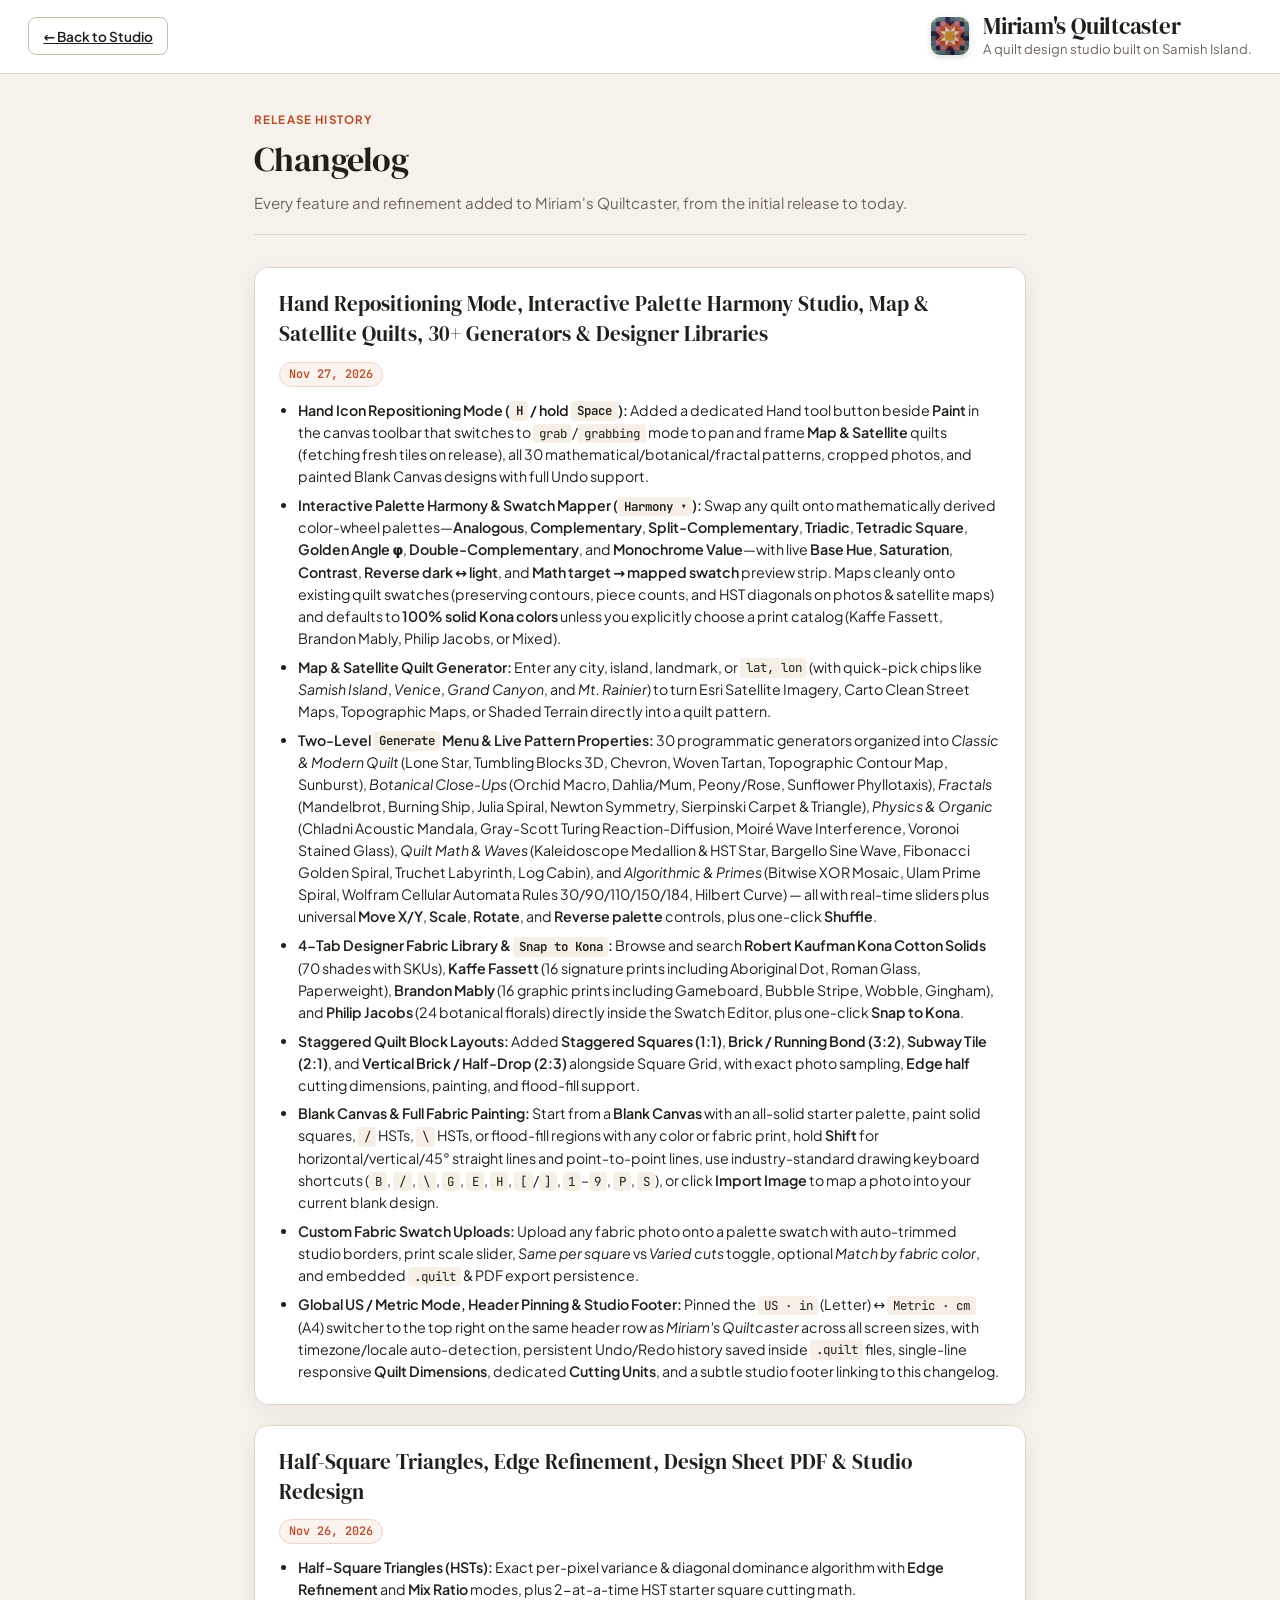
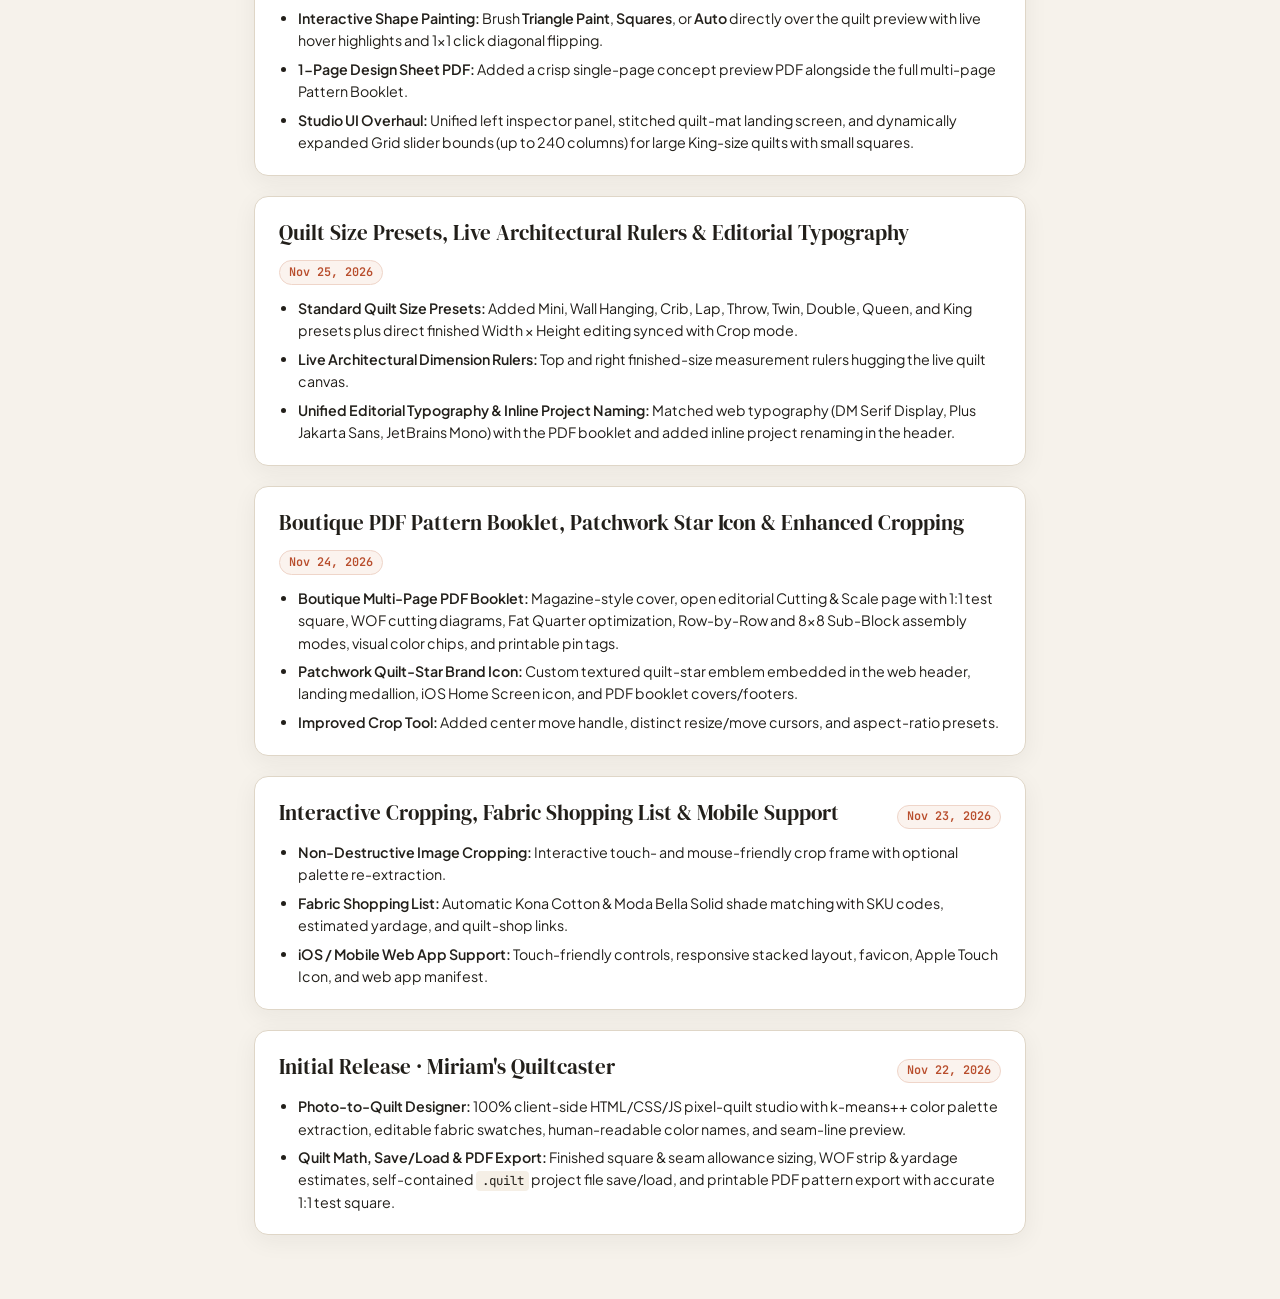
==== changelog.html @ 7242ddfb "Add Hand reposition mode, Palette Harmony studio, solid defaults, top-right unit header & changelog" ====
<!DOCTYPE html>
<html lang="en">
<head>
  <meta charset="UTF-8" />
  <meta name="viewport" content="width=device-width, initial-scale=1.0" />
  <title>Changelog · Miriam's Quiltcaster</title>
  <link rel="icon" type="image/png" href="favicon-v2.png" />
  <link rel="preconnect" href="https://fonts.googleapis.com" />
  <link rel="preconnect" href="https://fonts.gstatic.com" crossorigin />
  <link href="https://fonts.googleapis.com/css2?family=DM+Serif+Display&family=JetBrains+Mono:wght@500;600&family=Plus+Jakarta+Sans:wght@400;500;600;700&display=swap" rel="stylesheet" />
  <link rel="stylesheet" href="styles.css?v=75" />
  <style>
    .changelog-shell {
      max-width: 820px;
      width: 100%;
      margin: 0 auto;
      padding: 2rem 1.5rem 4rem;
    }
    .changelog-header {
      margin-bottom: 2rem;
      padding-bottom: 1.25rem;
      border-bottom: 1px solid var(--border);
    }
    .changelog-eyebrow {
      display: inline-block;
      font-size: 0.72rem;
      font-weight: 700;
      letter-spacing: 0.1em;
      text-transform: uppercase;
      color: var(--accent);
      margin-bottom: 0.4rem;
    }
    .changelog-header h2 {
      font-family: var(--font-serif);
      font-size: 2.15rem;
      font-weight: 400;
      letter-spacing: -0.015em;
      color: var(--text);
      margin: 0 0 0.45rem;
    }
    .changelog-header p {
      color: var(--text-muted);
      font-size: 0.94rem;
      margin: 0;
    }
    .release-list {
      display: flex;
      flex-direction: column;
      gap: 1.25rem;
    }
    .release-card {
      background: var(--surface);
      border: 1px solid var(--border);
      border-radius: var(--radius);
      box-shadow: var(--shadow);
      padding: 1.35rem 1.5rem;
    }
    .release-meta {
      display: flex;
      align-items: baseline;
      justify-content: space-between;
      gap: 0.75rem;
      flex-wrap: wrap;
      margin-bottom: 0.75rem;
    }
    .release-title {
      font-family: var(--font-serif);
      font-size: 1.3rem;
      font-weight: 400;
      color: var(--text);
      margin: 0;
    }
    .release-date {
      font-family: var(--font-mono);
      font-size: 0.74rem;
      font-weight: 600;
      color: var(--accent);
      background: #fbf3ee;
      border: 1px solid #efd5c9;
      padding: 0.18rem 0.55rem;
      border-radius: 999px;
    }
    .release-items {
      margin: 0;
      padding-left: 1.2rem;
      display: flex;
      flex-direction: column;
      gap: 0.42rem;
      color: var(--text);
      font-size: 0.89rem;
      line-height: 1.55;
    }
    .release-items strong {
      color: var(--text);
      font-weight: 600;
    }
    .release-items code {
      font-family: var(--font-mono);
      font-size: 0.78rem;
      background: #f5efe6;
      padding: 0.08rem 0.35rem;
      border-radius: 4px;
    }
  </style>
</head>
<body>
  <header class="topbar">
    <div class="brand">
      <img class="brand-icon" src="apple-touch-icon-v2.png" width="38" height="38" alt="" />
      <div>
        <h1>Miriam's Quiltcaster</h1>
        <p class="tagline">A quilt design studio built on Samish Island.</p>
      </div>
    </div>
    <div class="topbar-right">
      <a href="index.html" class="btn btn-secondary">← Back to Studio</a>
    </div>
  </header>

  <main class="changelog-shell">
    <div class="changelog-header">
      <span class="changelog-eyebrow">Release History</span>
      <h2>Changelog</h2>
      <p>Every feature and refinement added to Miriam's Quiltcaster, from the initial release to today.</p>
    </div>

    <div class="release-list">
      <article class="release-card">
        <div class="release-meta">
          <h3 class="release-title">Hand Repositioning Mode, Interactive Palette Harmony Studio, Map &amp; Satellite Quilts, 30+ Generators &amp; Designer Libraries</h3>
          <span class="release-date">Nov 27, 2026</span>
        </div>
        <ul class="release-items">
          <li><strong>Hand Icon Repositioning Mode (<code>H</code> / hold <code>Space</code>):</strong> Added a dedicated Hand tool button beside <strong>Paint</strong> in the canvas toolbar that switches to <code>grab</code>/<code>grabbing</code> mode to pan and frame <strong>Map &amp; Satellite</strong> quilts (fetching fresh tiles on release), all 30 mathematical/botanical/fractal patterns, cropped photos, and painted Blank Canvas designs with full Undo support.</li>
          <li><strong>Interactive Palette Harmony &amp; Swatch Mapper (<code>Harmony ▾</code>):</strong> Swap any quilt onto mathematically derived color-wheel palettes—<strong>Analogous</strong>, <strong>Complementary</strong>, <strong>Split-Complementary</strong>, <strong>Triadic</strong>, <strong>Tetradic Square</strong>, <strong>Golden Angle φ</strong>, <strong>Double-Complementary</strong>, and <strong>Monochrome Value</strong>—with live <strong>Base Hue</strong>, <strong>Saturation</strong>, <strong>Contrast</strong>, <strong>Reverse dark ↔ light</strong>, and <strong>Math target → mapped swatch</strong> preview strip. Maps cleanly onto existing quilt swatches (preserving contours, piece counts, and HST diagonals on photos &amp; satellite maps) and defaults to <strong>100% solid Kona colors</strong> unless you explicitly choose a print catalog (Kaffe Fassett, Brandon Mably, Philip Jacobs, or Mixed).</li>
          <li><strong>Map &amp; Satellite Quilt Generator:</strong> Enter any city, island, landmark, or <code>lat, lon</code> (with quick-pick chips like <em>Samish Island</em>, <em>Venice</em>, <em>Grand Canyon</em>, and <em>Mt. Rainier</em>) to turn Esri Satellite Imagery, Carto Clean Street Maps, Topographic Maps, or Shaded Terrain directly into a quilt pattern.</li>
          <li><strong>Two-Level <code>Generate</code> Menu &amp; Live Pattern Properties:</strong> 30 programmatic generators organized into <em>Classic &amp; Modern Quilt</em> (Lone Star, Tumbling Blocks 3D, Chevron, Woven Tartan, Topographic Contour Map, Sunburst), <em>Botanical Close-Ups</em> (Orchid Macro, Dahlia/Mum, Peony/Rose, Sunflower Phyllotaxis), <em>Fractals</em> (Mandelbrot, Burning Ship, Julia Spiral, Newton Symmetry, Sierpinski Carpet &amp; Triangle), <em>Physics &amp; Organic</em> (Chladni Acoustic Mandala, Gray-Scott Turing Reaction-Diffusion, Moiré Wave Interference, Voronoi Stained Glass), <em>Quilt Math &amp; Waves</em> (Kaleidoscope Medallion &amp; HST Star, Bargello Sine Wave, Fibonacci Golden Spiral, Truchet Labyrinth, Log Cabin), and <em>Algorithmic &amp; Primes</em> (Bitwise XOR Mosaic, Ulam Prime Spiral, Wolfram Cellular Automata Rules 30/90/110/150/184, Hilbert Curve) — all with real-time sliders plus universal <strong>Move X/Y</strong>, <strong>Scale</strong>, <strong>Rotate</strong>, and <strong>Reverse palette</strong> controls, plus one-click <strong>Shuffle</strong>.</li>
          <li><strong>4-Tab Designer Fabric Library &amp; <code>Snap to Kona</code>:</strong> Browse and search <strong>Robert Kaufman Kona Cotton Solids</strong> (70 shades with SKUs), <strong>Kaffe Fassett</strong> (16 signature prints including Aboriginal Dot, Roman Glass, Paperweight), <strong>Brandon Mably</strong> (16 graphic prints including Gameboard, Bubble Stripe, Wobble, Gingham), and <strong>Philip Jacobs</strong> (24 botanical florals) directly inside the Swatch Editor, plus one-click <strong>Snap to Kona</strong>.</li>
          <li><strong>Staggered Quilt Block Layouts:</strong> Added <strong>Staggered Squares (1:1)</strong>, <strong>Brick / Running Bond (3:2)</strong>, <strong>Subway Tile (2:1)</strong>, and <strong>Vertical Brick / Half-Drop (2:3)</strong> alongside Square Grid, with exact photo sampling, <strong>Edge half</strong> cutting dimensions, painting, and flood-fill support.</li>
          <li><strong>Blank Canvas &amp; Full Fabric Painting:</strong> Start from a <strong>Blank Canvas</strong> with an all-solid starter palette, paint solid squares, <code>/</code> HSTs, <code>\</code> HSTs, or flood-fill regions with any color or fabric print, hold <strong>Shift</strong> for horizontal/vertical/45° straight lines and point-to-point lines, use industry-standard drawing keyboard shortcuts (<code>B</code>, <code>/</code>, <code>\</code>, <code>G</code>, <code>E</code>, <code>H</code>, <code>[</code>/<code>]</code>, <code>1</code>–<code>9</code>, <code>P</code>, <code>S</code>), or click <strong>Import Image</strong> to map a photo into your current blank design.</li>
          <li><strong>Custom Fabric Swatch Uploads:</strong> Upload any fabric photo onto a palette swatch with auto-trimmed studio borders, print scale slider, <em>Same per square</em> vs <em>Varied cuts</em> toggle, optional <em>Match by fabric color</em>, and embedded <code>.quilt</code> &amp; PDF export persistence.</li>
          <li><strong>Global US / Metric Mode, Header Pinning &amp; Studio Footer:</strong> Pinned the <code>US · in</code> (Letter) ↔ <code>Metric · cm</code> (A4) switcher to the top right on the same header row as <em>Miriam's Quiltcaster</em> across all screen sizes, with timezone/locale auto-detection, persistent Undo/Redo history saved inside <code>.quilt</code> files, single-line responsive <strong>Quilt Dimensions</strong>, dedicated <strong>Cutting Units</strong>, and a subtle studio footer linking to this changelog.</li>
        </ul>
      </article>

      <article class="release-card">
        <div class="release-meta">
          <h3 class="release-title">Half-Square Triangles, Edge Refinement, Design Sheet PDF &amp; Studio Redesign</h3>
          <span class="release-date">Nov 26, 2026</span>
        </div>
        <ul class="release-items">
          <li><strong>Half-Square Triangles (HSTs):</strong> Exact per-pixel variance &amp; diagonal dominance algorithm with <strong>Edge Refinement</strong> and <strong>Mix Ratio</strong> modes, plus 2-at-a-time HST starter square cutting math.</li>
          <li><strong>Interactive Shape Painting:</strong> Brush <strong>Triangle Paint</strong>, <strong>Squares</strong>, or <strong>Auto</strong> directly over the quilt preview with live hover highlights and 1×1 click diagonal flipping.</li>
          <li><strong>1-Page Design Sheet PDF:</strong> Added a crisp single-page concept preview PDF alongside the full multi-page Pattern Booklet.</li>
          <li><strong>Studio UI Overhaul:</strong> Unified left inspector panel, stitched quilt-mat landing screen, and dynamically expanded Grid slider bounds (up to 240 columns) for large King-size quilts with small squares.</li>
        </ul>
      </article>

      <article class="release-card">
        <div class="release-meta">
          <h3 class="release-title">Quilt Size Presets, Live Architectural Rulers &amp; Editorial Typography</h3>
          <span class="release-date">Nov 25, 2026</span>
        </div>
        <ul class="release-items">
          <li><strong>Standard Quilt Size Presets:</strong> Added Mini, Wall Hanging, Crib, Lap, Throw, Twin, Double, Queen, and King presets plus direct finished Width × Height editing synced with Crop mode.</li>
          <li><strong>Live Architectural Dimension Rulers:</strong> Top and right finished-size measurement rulers hugging the live quilt canvas.</li>
          <li><strong>Unified Editorial Typography &amp; Inline Project Naming:</strong> Matched web typography (DM Serif Display, Plus Jakarta Sans, JetBrains Mono) with the PDF booklet and added inline project renaming in the header.</li>
        </ul>
      </article>

      <article class="release-card">
        <div class="release-meta">
          <h3 class="release-title">Boutique PDF Pattern Booklet, Patchwork Star Icon &amp; Enhanced Cropping</h3>
          <span class="release-date">Nov 24, 2026</span>
        </div>
        <ul class="release-items">
          <li><strong>Boutique Multi-Page PDF Booklet:</strong> Magazine-style cover, open editorial Cutting &amp; Scale page with 1:1 test square, WOF cutting diagrams, Fat Quarter optimization, Row-by-Row and 8×8 Sub-Block assembly modes, visual color chips, and printable pin tags.</li>
          <li><strong>Patchwork Quilt-Star Brand Icon:</strong> Custom textured quilt-star emblem embedded in the web header, landing medallion, iOS Home Screen icon, and PDF booklet covers/footers.</li>
          <li><strong>Improved Crop Tool:</strong> Added center move handle, distinct resize/move cursors, and aspect-ratio presets.</li>
        </ul>
      </article>

      <article class="release-card">
        <div class="release-meta">
          <h3 class="release-title">Interactive Cropping, Fabric Shopping List &amp; Mobile Support</h3>
          <span class="release-date">Nov 23, 2026</span>
        </div>
        <ul class="release-items">
          <li><strong>Non-Destructive Image Cropping:</strong> Interactive touch- and mouse-friendly crop frame with optional palette re-extraction.</li>
          <li><strong>Fabric Shopping List:</strong> Automatic Kona Cotton &amp; Moda Bella Solid shade matching with SKU codes, estimated yardage, and quilt-shop links.</li>
          <li><strong>iOS / Mobile Web App Support:</strong> Touch-friendly controls, responsive stacked layout, favicon, Apple Touch Icon, and web app manifest.</li>
        </ul>
      </article>

      <article class="release-card">
        <div class="release-meta">
          <h3 class="release-title">Initial Release · Miriam's Quiltcaster</h3>
          <span class="release-date">Nov 22, 2026</span>
        </div>
        <ul class="release-items">
          <li><strong>Photo-to-Quilt Designer:</strong> 100% client-side HTML/CSS/JS pixel-quilt studio with k-means++ color palette extraction, editable fabric swatches, human-readable color names, and seam-line preview.</li>
          <li><strong>Quilt Math, Save/Load &amp; PDF Export:</strong> Finished square &amp; seam allowance sizing, WOF strip &amp; yardage estimates, self-contained <code>.quilt</code> project file save/load, and printable PDF pattern export with accurate 1:1 test square.</li>
        </ul>
      </article>
    </div>
  </main>
</body>
</html>
---- styles.css ----
/* ==========================================================================
   Miriam's Quiltcaster — Stylesheet
   Typography synced with the exported PDF booklet:
     - Display Serif: DM Serif Display (titles & section headings)
     - UI Sans:       Plus Jakarta Sans (body, buttons, controls)
     - Monospace:     JetBrains Mono (fabric codes, dimensions, yardage)
   Breakpoints:
     - <= 960px: iPad portrait / single-column stack (preview promoted to top)
     - <= 600px: iPhone / narrow mobile (touch-sized targets, 16px inputs)
   ========================================================================== */

@font-face {
  font-family: "DM Serif Display";
  src: url("fonts/DMSerifDisplay-Regular.ttf") format("truetype");
  font-weight: 400;
  font-style: normal;
  font-display: swap;
}

@font-face {
  font-family: "Plus Jakarta Sans";
  src: url("fonts/PlusJakartaSans-Regular.ttf") format("truetype");
  font-weight: 400;
  font-style: normal;
  font-display: swap;
}

@font-face {
  font-family: "Plus Jakarta Sans";
  src: url("fonts/PlusJakartaSans-SemiBold.ttf") format("truetype");
  font-weight: 600;
  font-style: normal;
  font-display: swap;
}

@font-face {
  font-family: "Plus Jakarta Sans";
  src: url("fonts/PlusJakartaSans-Bold.ttf") format("truetype");
  font-weight: 700;
  font-style: normal;
  font-display: swap;
}

@font-face {
  font-family: "JetBrains Mono";
  src: url("fonts/JetBrainsMono-SemiBold.ttf") format("truetype");
  font-weight: 600;
  font-style: normal;
  font-display: swap;
}

:root {
  --font-serif: "DM Serif Display", Georgia, "Times New Roman", serif;
  --font-sans: "Plus Jakarta Sans", system-ui, -apple-system, BlinkMacSystemFont, "Segoe UI", sans-serif;
  --font-mono: "JetBrains Mono", ui-monospace, SFMono-Regular, Menlo, monospace;
  --bg: #f6f2eb;
  --surface: #ffffff;
  --surface-muted: #efe9df;
  --border: #dfd6c7;
  --border-strong: #c8bba6;
  --text: #221f1a;
  --text-muted: #6c6458;
  --accent: #b84d2c;
  --accent-hover: #9d3f22;
  --danger: #b5342a;
  --radius: 14px;
  --radius-sm: 8px;
  --shadow: 0 6px 24px rgba(34, 31, 26, 0.06);
}

*,
*::before,
*::after {
  box-sizing: border-box;
  margin: 0;
  padding: 0;
}

body {
  font-family: var(--font-sans);
  line-height: 1.45;
  color: var(--text);
  background-color: var(--bg);
  min-height: 100vh;
  display: flex;
  flex-direction: column;
  -webkit-font-smoothing: antialiased;
}

/* Header */
.topbar {
  display: flex;
  align-items: center;
  justify-content: space-between;
  gap: 0.75rem 1rem;
  flex-wrap: wrap;
  padding: 0.9rem 1.75rem;
  background: var(--surface);
  border-bottom: 1px solid var(--border);
}

.topbar .brand {
  order: 1;
}

.topbar .topbar-actions {
  order: 2;
  margin-left: auto;
}

.topbar .region-toggle {
  order: 3;
}

@media (max-width: 1220px) {
  .topbar .region-toggle {
    order: 2;
    margin-left: auto;
  }

  .topbar .topbar-actions {
    order: 3;
    flex-basis: 100%;
    margin-left: 0;
    padding-top: 0.55rem;
    border-top: 1px solid #ede6da;
    justify-content: space-between;
  }

  .topbar-divider-end {
    display: none;
  }
}

.brand {
  display: flex;
  align-items: center;
  gap: 0.85rem;
}

.brand-icon {
  width: 38px;
  height: 38px;
  border-radius: 9px;
  box-shadow: 0 2px 6px rgba(34, 31, 26, 0.16);
  flex-shrink: 0;
  display: block;
}

.brand h1 {
  font-family: var(--font-serif);
  font-size: 1.42rem;
  font-weight: 400;
  letter-spacing: -0.01em;
  line-height: 1.1;
}

.tagline {
  font-size: 0.82rem;
  color: var(--text-muted);
}

/* Buttons & Icons */
.btn {
  font: inherit;
  font-size: 0.85rem;
  font-weight: 600;
  padding: 0.5rem 0.9rem;
  min-height: 38px;
  border-radius: var(--radius-sm);
  border: 1px solid transparent;
  display: inline-flex;
  align-items: center;
  justify-content: center;
  gap: 0.45rem;
  cursor: pointer;
  user-select: none;
  -webkit-tap-highlight-color: transparent;
  transition: background-color 0.15s ease, border-color 0.15s ease, transform 0.1s ease;
}

.icon {
  width: 16px;
  height: 16px;
  flex-shrink: 0;
  fill: none;
  stroke: currentColor;
  stroke-width: 2;
  stroke-linecap: round;
  stroke-linejoin: round;
}

.btn:active {
  transform: translateY(1px);
}

.btn-secondary {
  background: var(--surface);
  border-color: var(--border-strong);
  color: var(--text);
}

.btn-secondary:hover {
  background: var(--surface-muted);
}

.btn-ghost {
  background: var(--surface);
  border-color: var(--border);
  color: var(--text);
}

.btn-ghost:hover {
  background: var(--surface-muted);
  border-color: var(--border-strong);
}

.btn-small {
  font-size: 0.8rem;
  padding: 0.38rem 0.72rem;
  min-height: 34px;
  touch-action: none;
}

.btn-subtle {
  background: var(--surface-muted);
  border-color: var(--border);
  color: var(--text);
  font-size: 0.8rem;
  padding: 0.45rem 0.75rem;
}

.btn-subtle:hover {
  border-color: var(--border-strong);
  background: #e7dfd2;
}

.btn-primary {
  background: var(--accent);
  border-color: var(--accent);
  color: #ffffff;
  font-size: 0.86rem;
  padding: 0.5rem 1rem;
}

.btn-primary:hover {
  background: var(--accent-hover);
  border-color: var(--accent-hover);
}

.btn-primary:disabled {
  opacity: 0.6;
  cursor: wait;
}

.project-chip {
  display: inline-flex;
  align-items: center;
  gap: 0.4rem;
  padding: 0.28rem 0.65rem;
  min-height: 36px;
  background: transparent;
  border: 1px solid transparent;
  border-radius: var(--radius-sm);
  color: var(--text-muted);
  cursor: text;
  transition: border-color 0.15s ease, background-color 0.15s ease, box-shadow 0.15s ease;
}

.project-chip:hover {
  background: var(--bg);
  border-color: var(--border);
}

.project-chip:focus-within {
  border-color: var(--accent);
  background: var(--surface);
  box-shadow: 0 0 0 3px rgba(184, 77, 44, 0.12);
}

.project-name-input {
  font: inherit;
  font-size: 0.92rem;
  font-weight: 600;
  color: var(--text);
  background: transparent;
  border: none;
  outline: none;
  min-width: 140px;
  width: clamp(160px, 21vw, 260px);
  text-align: right;
}

.project-chip:focus-within .project-name-input {
  text-align: left;
}

.topbar-divider {
  width: 1px;
  height: 22px;
  background: var(--border);
  flex-shrink: 0;
}

/* Undo / Redo & History Stack Dropdown */
.history-group {
  display: inline-flex;
  align-items: center;
  background: var(--surface);
  border: 1px solid var(--border);
  border-radius: var(--radius-sm);
  height: 38px;
}

.history-btn {
  display: inline-flex;
  align-items: center;
  justify-content: center;
  height: 100%;
  width: 34px;
  border: none;
  background: transparent;
  color: var(--text);
  cursor: pointer;
  padding: 0;
  transition: background-color 0.14s ease, color 0.14s ease;
}

.history-btn:first-child {
  border-radius: 7px 0 0 7px;
}

.history-btn + .history-btn,
.history-menu-wrap {
  border-left: 1px solid var(--border);
  height: 100%;
}

.history-btn:hover:not(:disabled) {
  background: var(--surface-muted);
}

.history-btn:disabled {
  opacity: 0.34;
  cursor: default;
}

.history-menu-wrap {
  position: relative;
  display: inline-flex;
  align-items: center;
}

.history-caret-btn {
  width: 26px;
  border-radius: 0 7px 7px 0;
  color: var(--text-muted);
}

.history-caret-btn[aria-expanded="true"] {
  background: var(--surface-muted);
  color: var(--accent);
}

.history-caret-btn .icon-caret {
  width: 14px;
  height: 14px;
}

.history-popover {
  position: absolute;
  top: calc(100% + 8px);
  right: 0;
  width: 280px;
  max-height: 340px;
  background: var(--surface);
  border: 1px solid var(--border);
  border-radius: 12px;
  box-shadow: 0 14px 36px rgba(34, 31, 26, 0.14), 0 2px 8px rgba(34, 31, 26, 0.06);
  display: flex;
  flex-direction: column;
  overflow: hidden;
  z-index: 60;
}

.history-popover-header {
  display: flex;
  align-items: center;
  justify-content: space-between;
  padding: 0.62rem 0.85rem;
  background: #fcfaf7;
  border-bottom: 1px solid var(--border);
  font-size: 0.72rem;
  font-weight: 700;
  text-transform: uppercase;
  letter-spacing: 0.06em;
  color: var(--text-muted);
}

.history-count {
  font-family: var(--font-mono);
  font-size: 0.7rem;
  font-weight: 600;
  color: var(--accent);
  text-transform: none;
  letter-spacing: 0;
}

.history-list {
  overflow-y: auto;
  padding: 0.35rem;
  display: flex;
  flex-direction: column;
  gap: 2px;
}

.history-item {
  display: flex;
  align-items: center;
  gap: 0.55rem;
  width: 100%;
  padding: 0.48rem 0.6rem;
  border: none;
  border-radius: 7px;
  background: transparent;
  color: var(--text);
  font: inherit;
  font-size: 0.8rem;
  text-align: left;
  cursor: pointer;
  transition: background-color 0.12s ease;
}

.history-item:hover {
  background: #f5efe6;
}

.history-item.is-current {
  background: #fbf3ee;
  font-weight: 600;
  color: var(--text);
}

.history-item.is-future {
  color: var(--text-muted);
  opacity: 0.68;
}

.history-item.is-future:hover {
  opacity: 1;
}

.history-dot {
  width: 7px;
  height: 7px;
  border-radius: 50%;
  background: var(--border-strong);
  flex-shrink: 0;
}

.history-item.is-current .history-dot {
  background: var(--accent);
  box-shadow: 0 0 0 3px rgba(184, 77, 44, 0.18);
}

.history-item.is-future .history-dot {
  background: transparent;
  border: 1.5px solid var(--border-strong);
}

.history-item-label {
  flex: 1;
  min-width: 0;
  white-space: nowrap;
  overflow: hidden;
  text-overflow: ellipsis;
}

.history-item-idx {
  font-family: var(--font-mono);
  font-size: 0.68rem;
  color: var(--text-muted);
  flex-shrink: 0;
}

.project-chip .icon-edit {
  width: 13px;
  height: 13px;
  opacity: 0.55;
  transition: opacity 0.15s ease, color 0.15s ease;
}

.project-chip:hover .icon-edit,
.project-chip:focus-within .icon-edit {
  opacity: 1;
  color: var(--accent);
}

.action-group {
  display: inline-flex;
  align-items: center;
  gap: 0.4rem;
  flex-wrap: wrap;
}

/* Main shell */
.app-shell {
  flex: 1;
  width: 100%;
  max-width: 1440px;
  margin: 0 auto;
  padding: 1.75rem;
  display: flex;
  flex-direction: column;
}

/* Initial Landing Drop Stage — Stitched Quilt-Mat Studio Card */
.drop-stage {
  flex: 1;
  display: flex;
  flex-direction: column;
  align-items: center;
  justify-content: center;
  gap: 1rem;
  min-height: 68vh;
  padding: 1rem 0;
}

.drop-zone {
  position: relative;
  width: 100%;
  max-width: 680px;
  padding: 3.1rem 2.5rem 2.2rem;
  background: var(--surface);
  border: 1px solid var(--border);
  border-radius: 20px;
  box-shadow: 0 14px 40px rgba(34, 31, 26, 0.07), 0 2px 8px rgba(34, 31, 26, 0.03);
  text-align: center;
  cursor: pointer;
  overflow: hidden;
  transition: border-color 0.18s ease, box-shadow 0.2s ease, transform 0.18s ease;
}

/* Decorative stitched quilting border inset inside the card */
.drop-stitch-frame {
  position: absolute;
  inset: 12px;
  border: 1.5px dashed #d5c9b6;
  border-radius: 13px;
  pointer-events: none;
  transition: border-color 0.18s ease, background-color 0.18s ease;
}

.drop-content {
  position: relative;
  z-index: 1;
}

.drop-zone:hover,
.drop-zone:focus-visible {
  border-color: var(--border-strong);
  box-shadow: 0 18px 46px rgba(34, 31, 26, 0.09), 0 2px 10px rgba(34, 31, 26, 0.04);
  outline: none;
}

.drop-zone:hover .drop-stitch-frame,
.drop-zone:focus-visible .drop-stitch-frame {
  border-color: var(--accent);
}

.drop-zone.is-dragover {
  border-color: var(--accent);
  transform: scale(1.012);
}

.drop-zone.is-dragover .drop-stitch-frame {
  border-color: var(--accent);
  background: rgba(184, 77, 44, 0.04);
}

.drop-icon {
  margin-bottom: 1.15rem;
  display: flex;
  justify-content: center;
}

.drop-medallion {
  padding: 8px;
  background: #f8f5ef;
  border: 1px solid var(--border);
  border-radius: 22px;
  box-shadow: 0 4px 14px rgba(34, 31, 26, 0.06);
}

.drop-hero-icon {
  width: 72px;
  height: 72px;
  border-radius: 15px;
  display: block;
}

.drop-eyebrow {
  display: inline-block;
  font-size: 0.7rem;
  font-weight: 700;
  letter-spacing: 0.12em;
  color: var(--accent);
  margin-bottom: 0.45rem;
}

.drop-zone h2 {
  font-family: var(--font-serif);
  font-size: 2rem;
  font-weight: 400;
  letter-spacing: -0.015em;
  line-height: 1.15;
  color: var(--text);
  margin-bottom: 1.65rem;
}

.drop-actions {
  display: flex;
  align-items: center;
  justify-content: center;
  gap: 0.7rem;
  flex-wrap: wrap;
  margin: 0 auto 2rem;
}

.btn-landing {
  min-height: 44px;
  min-width: 168px;
  font-size: 0.86rem;
  padding: 0.6rem 1.05rem;
}

.drop-steps {
  display: flex;
  align-items: center;
  justify-content: center;
  gap: 0.85rem;
  padding-top: 1.35rem;
  border-top: 1px solid #ede6da;
  flex-wrap: wrap;
}

.drop-step {
  display: inline-flex;
  align-items: center;
  gap: 0.35rem;
  font-size: 0.76rem;
  color: var(--text-muted);
}

.drop-step-num {
  font-family: var(--font-mono);
  font-size: 0.68rem;
  font-weight: 600;
  color: var(--accent);
}

.drop-step-sep {
  width: 3px;
  height: 3px;
  border-radius: 50%;
  background: var(--border-strong);
}

.drop-privacy-note {
  font-size: 0.76rem;
  color: var(--text-muted);
}

@media (max-width: 520px) {
  .drop-zone {
    padding: 2.3rem 1.4rem 1.65rem;
  }

  .drop-zone h2 {
    font-size: 1.6rem;
  }

  .drop-actions {
    flex-direction: column;
    align-items: stretch;
  }

  .btn-landing {
    width: 100%;
  }

  .drop-step-sep {
    display: none;
  }
}

.error-banner {
  color: var(--danger);
  background: #fdeceb;
  border: 1px solid #f5c6c2;
  padding: 0.6rem 1rem;
  border-radius: var(--radius-sm);
  font-size: 0.88rem;
  max-width: 580px;
  width: 100%;
  text-align: center;
}

/* Workspace Layout — Unified Left Inspector + Right Canvas Studio */
.workspace {
  display: grid;
  grid-template-columns: clamp(348px, 30vw, 432px) minmax(0, 1fr);
  gap: 1.35rem;
  align-items: start;
}

.controls-panel {
  display: flex;
  flex-direction: column;
  min-width: 0;
  background: var(--surface);
  border: 1px solid var(--border);
  border-radius: var(--radius);
  box-shadow: var(--shadow);
  overflow: hidden;
}

.control-card {
  padding: 1.05rem 1.15rem;
  border-bottom: 1px solid var(--border);
  min-width: 0;
}

.control-card:last-child {
  border-bottom: none;
}

.control-header {
  display: flex;
  justify-content: space-between;
  align-items: center;
  margin-bottom: 0.6rem;
}

.control-header label {
  font-weight: 700;
  font-size: 0.72rem;
  text-transform: uppercase;
  letter-spacing: 0.06em;
  color: var(--text-muted);
}

.control-value {
  font-family: var(--font-mono);
  font-size: 0.8rem;
  font-weight: 600;
  color: var(--accent);
  font-variant-numeric: tabular-nums;
}

/* Custom-Crafted Range Sliders */
input[type="range"] {
  -webkit-appearance: none;
  appearance: none;
  width: 100%;
  height: 5px;
  border-radius: 999px;
  background: #e5ddd0;
  outline: none;
  cursor: pointer;
  margin: 0.35rem 0 0.2rem;
}

input[type="range"]::-webkit-slider-thumb {
  -webkit-appearance: none;
  appearance: none;
  width: 16px;
  height: 16px;
  border-radius: 50%;
  background: var(--accent);
  border: 2px solid #ffffff;
  box-shadow: 0 1px 4px rgba(34, 31, 26, 0.28);
  cursor: pointer;
  transition: transform 0.12s ease, background-color 0.12s ease;
}

input[type="range"]::-webkit-slider-thumb:hover {
  transform: scale(1.1);
  background: var(--accent-hover);
}

input[type="range"]::-moz-range-thumb {
  width: 16px;
  height: 16px;
  border-radius: 50%;
  background: var(--accent);
  border: 2px solid #ffffff;
  box-shadow: 0 1px 4px rgba(34, 31, 26, 0.28);
  cursor: pointer;
}

.control-meta {
  display: flex;
  justify-content: space-between;
  font-size: 0.72rem;
  color: var(--text-muted);
  margin-top: 0.25rem;
}

.checkbox-row {
  display: flex;
  align-items: center;
  gap: 0.5rem;
  margin-top: 0.9rem;
  padding-top: 0.8rem;
  border-top: 1px solid var(--border);
  font-size: 0.85rem;
  color: var(--text);
  cursor: pointer;
  user-select: none;
}

.checkbox-row input {
  accent-color: var(--accent);
  width: 15px;
  height: 15px;
  cursor: pointer;
}

/* Modern Compact Pill Toggle Switch */
.layout-select-row {
  display: flex;
  align-items: center;
  gap: 0.6rem;
  margin-top: 0.78rem;
  padding-top: 0.75rem;
  border-top: 1px solid var(--border);
}

.layout-select-label {
  font-size: 0.8rem;
  font-weight: 600;
  color: var(--text);
  flex-shrink: 0;
}

.layout-select {
  flex: 1;
  min-width: 0;
  font-size: 0.8rem;
  padding: 0.36rem 0.48rem;
}

.math-toolbar-group {
  position: relative;
  display: inline-flex;
  align-items: center;
  gap: 0.35rem;
}

.math-menu-trigger {
  display: inline-flex;
  align-items: center;
  gap: 0.35rem;
  max-width: 210px;
}

.math-menu-trigger.has-pattern {
  border-color: var(--accent);
  color: var(--accent);
  background: #fbf3ee;
}

.math-menu-trigger-label {
  white-space: nowrap;
  overflow: hidden;
  text-overflow: ellipsis;
}

.math-menu-popover {
  position: fixed;
  z-index: 65;
  width: 224px;
  padding: 0.35rem;
  background: var(--surface);
  border: 1px solid var(--border-strong);
  border-radius: var(--radius);
  box-shadow: 0 14px 36px rgba(34, 31, 26, 0.16), 0 2px 8px rgba(34, 31, 26, 0.06);
  display: flex;
  flex-direction: column;
  gap: 2px;
}

.math-cat-row {
  position: relative;
}

.math-cat-btn {
  width: 100%;
  display: flex;
  align-items: center;
  justify-content: space-between;
  gap: 0.45rem;
  padding: 0.46rem 0.6rem;
  border: none;
  border-radius: 7px;
  background: transparent;
  color: var(--text);
  font: inherit;
  font-size: 0.8rem;
  font-weight: 600;
  text-align: left;
  cursor: pointer;
  transition: background-color 0.12s ease, color 0.12s ease;
}

.math-cat-btn:hover,
.math-cat-row.is-open > .math-cat-btn {
  background: #f5efe6;
  color: var(--accent);
}

.math-cat-chevron {
  font-size: 0.72rem;
  color: var(--text-muted);
  flex-shrink: 0;
}

.math-submenu {
  position: absolute;
  top: -0.35rem;
  left: calc(100% + 6px);
  width: 228px;
  padding: 0.35rem;
  background: var(--surface);
  border: 1px solid var(--border-strong);
  border-radius: var(--radius);
  box-shadow: 0 14px 36px rgba(34, 31, 26, 0.16), 0 2px 8px rgba(34, 31, 26, 0.06);
  display: none;
  flex-direction: column;
  gap: 2px;
  z-index: 66;
}

.math-cat-row.is-open > .math-submenu {
  display: flex;
}

.math-sub-btn {
  width: 100%;
  display: flex;
  align-items: center;
  justify-content: space-between;
  gap: 0.4rem;
  padding: 0.44rem 0.6rem;
  border: none;
  border-radius: 7px;
  background: transparent;
  color: var(--text);
  font: inherit;
  font-size: 0.79rem;
  font-weight: 500;
  text-align: left;
  cursor: pointer;
  transition: background-color 0.12s ease;
}

.math-sub-btn:hover {
  background: #f5efe6;
}

.math-sub-btn.is-active {
  background: #fbf3ee;
  color: var(--accent);
  font-weight: 600;
}

@media (max-width: 600px) {
  .math-submenu {
    position: static;
    width: 100%;
    margin-top: 2px;
    padding: 0.2rem 0 0.25rem 0.6rem;
    border: none;
    box-shadow: none;
    background: transparent;
  }
}

.math-props-trigger {
  padding: 0.36rem 0.48rem;
  min-height: 0;
  flex-shrink: 0;
}

.math-props-trigger.is-open {
  border-color: var(--accent);
  color: var(--accent);
  background: #fbf3ee;
}

.math-props-popover {
  width: 288px;
}

.math-props-body {
  padding: 0.7rem 0.8rem;
  display: flex;
  flex-direction: column;
  gap: 0.6rem;
  max-height: 66vh;
  overflow-y: auto;
}

.math-props-divider {
  font-size: 0.68rem;
  font-weight: 700;
  text-transform: uppercase;
  letter-spacing: 0.06em;
  color: var(--text-muted);
  padding-top: 0.45rem;
  margin-top: 0.1rem;
  border-top: 1px solid var(--border);
}

.math-transform-grid {
  display: grid;
  grid-template-columns: 1fr 1fr;
  gap: 0.45rem 0.65rem;
}

.math-prop-control {
  display: flex;
  flex-direction: column;
  gap: 0.18rem;
}

.math-prop-head {
  display: flex;
  align-items: center;
  justify-content: space-between;
  font-size: 0.75rem;
  font-weight: 600;
  color: var(--text);
}

.math-prop-select {
  width: 100%;
  font: inherit;
  font-size: 0.78rem;
  font-weight: 600;
  color: var(--text);
  background: #f8f5ef;
  border: 1px solid var(--border);
  border-radius: 6px;
  padding: 0.32rem 0.45rem;
  outline: none;
}

.math-prop-select:focus {
  border-color: var(--accent);
  background: var(--surface);
}

.math-props-footer {
  display: flex;
  align-items: center;
  justify-content: space-between;
  padding: 0.55rem 0.8rem;
  border-top: 1px solid var(--border);
  background: #fcfaf7;
}

.math-props-check {
  display: inline-flex;
  align-items: center;
  gap: 0.38rem;
  font-size: 0.75rem;
  font-weight: 600;
  color: var(--text-muted);
  cursor: pointer;
}

.math-props-check input {
  accent-color: var(--accent);
}

.math-reset-btn {
  color: var(--accent);
}

/* Palette Harmony & Swatch Mapper Popover */
.harmony-popover {
  width: 320px;
}

.harmony-popover-body {
  padding: 0.72rem 0.85rem;
  display: flex;
  flex-direction: column;
  gap: 0.62rem;
  max-height: 70vh;
  overflow-y: auto;
}

.harmony-formula-hint,
.harmony-map-note {
  font-size: 0.68rem;
  font-weight: 600;
  color: var(--text-muted);
  font-variant-numeric: tabular-nums;
}

.harmony-rule-grid {
  display: grid;
  grid-template-columns: repeat(2, minmax(0, 1fr));
  gap: 0.3rem;
}

.harmony-rule-btn {
  font: inherit;
  font-size: 0.72rem;
  font-weight: 600;
  color: var(--text);
  background: #f8f5ef;
  border: 1px solid var(--border);
  border-radius: 6px;
  padding: 0.32rem 0.45rem;
  cursor: pointer;
  text-align: left;
  transition: background-color 0.12s ease, border-color 0.12s ease, color 0.12s ease;
}

.harmony-rule-btn:hover {
  background: #f1e9dc;
  border-color: var(--border-strong);
}

.harmony-rule-btn.is-active {
  background: var(--accent-soft);
  border-color: var(--accent);
  color: var(--accent-hover);
}

.harmony-hue-readout {
  display: inline-flex;
  align-items: center;
  gap: 0.35rem;
}

.harmony-hue-dot {
  width: 11px;
  height: 11px;
  border-radius: 50%;
  border: 1px solid rgba(0, 0, 0, 0.22);
  display: inline-block;
  flex-shrink: 0;
}

.harmony-hue-slider {
  -webkit-appearance: none;
  appearance: none;
  width: 100%;
  height: 8px;
  border-radius: 999px;
  background: linear-gradient(
    90deg,
    #e5484d 0%,
    #e59400 17%,
    #d4c400 33%,
    #30a46c 50%,
    #0090ff 67%,
    #8e4ec6 83%,
    #e5484d 100%
  );
  outline: none;
  margin-top: 0.15rem;
}

.harmony-hue-slider::-webkit-slider-thumb {
  -webkit-appearance: none;
  appearance: none;
  width: 15px;
  height: 15px;
  border-radius: 50%;
  background: #ffffff;
  border: 2px solid #221f1a;
  box-shadow: 0 1px 3px rgba(0, 0, 0, 0.28);
  cursor: pointer;
}

.harmony-hue-slider::-moz-range-thumb {
  width: 15px;
  height: 15px;
  border-radius: 50%;
  background: #ffffff;
  border: 2px solid #221f1a;
  box-shadow: 0 1px 3px rgba(0, 0, 0, 0.28);
  cursor: pointer;
}

.harmony-preview-strip {
  display: flex;
  gap: 3px;
  padding: 4px;
  background: #f5efe6;
  border: 1px solid var(--border);
  border-radius: 7px;
  min-height: 44px;
}

.harmony-preview-cell {
  flex: 1 1 0;
  min-width: 0;
  display: flex;
  flex-direction: column;
  border-radius: 4px;
  overflow: hidden;
  border: 1px solid rgba(34, 31, 26, 0.15);
}

.harmony-preview-math {
  height: 7px;
  width: 100%;
  flex-shrink: 0;
}

.harmony-preview-swatch {
  height: 28px;
  width: 100%;
  display: flex;
  align-items: center;
  justify-content: center;
  font-size: 0.62rem;
  font-weight: 700;
  background-size: cover;
  background-position: center;
  text-shadow: 0 1px 2px rgba(0, 0, 0, 0.45);
}

.harmony-checks {
  display: flex;
  flex-direction: column;
  gap: 0.32rem;
  padding-top: 0.15rem;
}

.harmony-roll-btn {
  margin-left: auto;
}

/* Map & Satellite Popover */
.map-popover {
  width: 300px;
}

.map-popover-body {
  padding: 0.75rem 0.85rem;
  display: flex;
  flex-direction: column;
  gap: 0.65rem;
}

.map-location-input {
  width: 100%;
  font: inherit;
  font-size: 0.82rem;
  font-weight: 500;
  color: var(--text);
  background: #f8f5ef;
  border: 1px solid var(--border);
  border-radius: 7px;
  padding: 0.42rem 0.55rem;
  outline: none;
}

.map-location-input:focus {
  background: var(--surface);
  border-color: var(--accent);
}

.map-quick-chips {
  display: flex;
  flex-wrap: wrap;
  gap: 0.3rem;
  margin-top: 0.32rem;
}

.map-chip {
  font: inherit;
  font-size: 0.68rem;
  font-weight: 600;
  color: var(--text-muted);
  background: #f5efe6;
  border: 1px solid var(--border);
  border-radius: 999px;
  padding: 0.16rem 0.48rem;
  cursor: pointer;
  transition: border-color 0.12s ease, color 0.12s ease;
}

.map-chip:hover {
  border-color: var(--accent);
  color: var(--accent);
}

.map-status {
  font-size: 0.74rem;
  color: var(--text-muted);
  margin: 0;
}

.map-status.is-error {
  color: var(--danger);
}

.map-load-btn {
  width: 100%;
  justify-content: center;
}

.switch-row {
  display: flex;
  align-items: center;
  justify-content: space-between;
  gap: 0.65rem;
  margin-top: 0.85rem;
  padding-top: 0.8rem;
  border-top: 1px solid var(--border);
  font-size: 0.85rem;
  font-weight: 600;
  color: var(--text);
  cursor: pointer;
  user-select: none;
}

.toggle-switch {
  appearance: none;
  -webkit-appearance: none;
  width: 36px;
  height: 20px;
  background: var(--border-strong);
  border-radius: 999px;
  position: relative;
  cursor: pointer;
  flex-shrink: 0;
  transition: background-color 0.18s ease;
}

.toggle-switch::after {
  content: "";
  position: absolute;
  top: 2px;
  left: 2px;
  width: 16px;
  height: 16px;
  border-radius: 50%;
  background: #ffffff;
  box-shadow: 0 1px 3px rgba(0, 0, 0, 0.2);
  transition: transform 0.18s ease;
}

.toggle-switch:checked {
  background: var(--accent);
}

.toggle-switch:checked::after {
  transform: translateX(16px);
}

.hst-controls {
  margin-top: 0.6rem;
  padding: 0.6rem 0.65rem;
  background: #f8f5ef;
  border-radius: var(--radius-sm);
}

.hst-mode-segmented {
  display: flex;
  width: 100%;
  margin-bottom: 0.6rem;
}

.hst-mode-segmented .segmented-btn {
  flex: 1;
  text-align: center;
  padding: 0.3rem 0.45rem;
  font-size: 0.74rem;
}

.hst-header {
  margin-bottom: 0.2rem;
}

.hst-header label {
  font-size: 0.74rem;
  font-weight: 600;
  text-transform: none;
  letter-spacing: 0;
  color: var(--text);
}

/* Sizing & Seam Allowance */
.unit-toggle {
  display: inline-flex;
  background: var(--surface-muted);
  border: 1px solid var(--border);
  border-radius: 6px;
  padding: 2px;
  gap: 2px;
}

.unit-btn {
  font: inherit;
  font-size: 0.72rem;
  font-weight: 600;
  padding: 0.18rem 0.5rem;
  border: none;
  border-radius: 4px;
  background: transparent;
  color: var(--text-muted);
  cursor: pointer;
  transition: background-color 0.12s ease, color 0.12s ease;
}

.unit-btn.is-active {
  background: var(--surface);
  color: var(--text);
  box-shadow: 0 1px 2px rgba(0, 0, 0, 0.08);
}

.sizing-inputs {
  display: grid;
  grid-template-columns: 1fr 1fr;
  gap: 0.6rem;
}

.sizing-inputs-spaced {
  margin-top: 0.7rem;
  padding-top: 0.7rem;
  border-top: 1px solid var(--border);
}

.quilt-dimensions-card {
  container-type: inline-size;
  container-name: quilt-dims;
}

.quilt-size-group {
  display: flex;
  flex-direction: column;
  gap: 0.5rem;
}

.quilt-size-inputs .input-with-unit input[type="number"] {
  -moz-appearance: textfield;
  appearance: textfield;
}

.quilt-size-inputs .input-with-unit input[type="number"]::-webkit-outer-spin-button,
.quilt-size-inputs .input-with-unit input[type="number"]::-webkit-inner-spin-button {
  -webkit-appearance: none;
  margin: 0;
}

.axis-prefix {
  padding: 0 0.1rem 0 0.52rem;
  font-size: 0.7rem;
  font-weight: 700;
  color: var(--text-muted);
  user-select: none;
}

.field {
  display: flex;
  flex-direction: column;
  gap: 0.3rem;
  font-size: 0.78rem;
  color: var(--text-muted);
  font-weight: 500;
}

.input-with-unit {
  display: flex;
  align-items: center;
  background: #f8f5ef;
  border: 1px solid transparent;
  border-radius: var(--radius-sm);
  overflow: hidden;
  transition: border-color 0.15s ease, background-color 0.15s ease;
}

.input-with-unit:hover {
  border-color: var(--border);
}

.input-with-unit:focus-within {
  background: var(--surface);
  border-color: var(--accent);
}

.input-with-unit input[type="number"] {
  width: 100%;
  min-width: 0;
  border: none;
  background: transparent;
  padding: 0.4rem 0.5rem;
  font: inherit;
  font-size: 0.86rem;
  font-weight: 600;
  color: var(--text);
  font-variant-numeric: tabular-nums;
  outline: none;
}

.unit-suffix {
  padding: 0 0.5rem 0 0.2rem;
  font-size: 0.74rem;
  color: var(--text-muted);
  user-select: none;
}

.dimensions-summary {
  display: grid;
  grid-template-columns: 1fr 1fr;
  gap: 0.5rem;
  margin-top: 0.65rem;
  padding: 0.5rem 0.65rem;
  background: #f8f5ef;
  border-radius: var(--radius-sm);
}

.dimensions-summary-single {
  grid-template-columns: 1fr;
}

.dimensions-summary.has-hst {
  grid-template-columns: 1fr 1fr;
}

.quilt-size-row {
  display: flex;
  flex-direction: column;
  gap: 0.3rem;
  margin-top: 0.7rem;
}

.quilt-preset-select {
  width: 100%;
  font: inherit;
  font-size: 0.84rem;
  font-weight: 600;
  color: var(--text);
  background: #f8f5ef;
  border: 1px solid transparent;
  border-radius: var(--radius-sm);
  padding: 0.42rem 0.55rem;
  cursor: pointer;
  outline: none;
  transition: border-color 0.15s ease, background-color 0.15s ease;
}

.quilt-preset-select:hover {
  border-color: var(--border);
}

.quilt-preset-select:focus {
  background: var(--surface);
  border-color: var(--accent);
}

.field-label {
  font-size: 0.78rem;
  color: var(--text-muted);
  font-weight: 500;
}

.quilt-size-inputs {
  display: grid;
  grid-template-columns: minmax(0, 1fr) auto minmax(0, 1fr);
  align-items: center;
  gap: 0.4rem;
}

.size-times {
  font-size: 0.85rem;
  font-weight: 600;
  color: var(--text-muted);
  user-select: none;
}

@container quilt-dims (min-width: 335px) {
  .quilt-size-group {
    display: grid;
    grid-template-columns: minmax(118px, 1fr) auto;
    align-items: center;
    gap: 0.45rem;
  }

  .quilt-preset-select {
    min-width: 0;
    overflow: hidden;
    text-overflow: ellipsis;
    padding: 0.42rem 0.45rem;
    font-size: 0.81rem;
  }

  .quilt-size-inputs {
    grid-template-columns: 82px auto 82px;
    gap: 0.28rem;
  }

  .quilt-size-inputs .axis-prefix {
    padding: 0 0.08rem 0 0.45rem;
    font-size: 0.68rem;
  }

  .quilt-size-inputs .input-with-unit input[type="number"] {
    padding: 0.4rem 0.38rem 0.4rem 0.25rem;
    font-size: 0.83rem;
  }

  .quilt-size-inputs .unit-suffix {
    display: none;
  }
}

@container quilt-dims (min-width: 480px) {
  .quilt-size-group {
    gap: 0.65rem;
  }

  .quilt-preset-select {
    font-size: 0.84rem;
    padding: 0.42rem 0.55rem;
  }

  .quilt-size-inputs {
    grid-template-columns: 112px auto 112px;
    gap: 0.4rem;
  }

  .quilt-size-inputs .input-with-unit input[type="number"] {
    padding: 0.4rem 0.3rem;
    font-size: 0.86rem;
  }

  .quilt-size-inputs .unit-suffix {
    display: inline;
    padding: 0 0.45rem 0 0.12rem;
    font-size: 0.72rem;
  }
}

.dim-stat-inline {
  flex-direction: row;
  align-items: center;
  justify-content: space-between;
}

.dim-stat {
  display: flex;
  flex-direction: column;
  gap: 0.08rem;
}

.dim-stat + .dim-stat {
  padding-left: 0.5rem;
  border-left: 1px solid var(--border);
}

.dim-label {
  font-size: 0.7rem;
  color: var(--text-muted);
  font-weight: 500;
}

.dim-value {
  font-family: var(--font-mono);
  font-size: 0.8rem;
  font-weight: 600;
  color: var(--text);
  font-variant-numeric: tabular-nums;
}

.cutting-units-card {
  container-type: inline-size;
  container-name: cutting-units;
}

.cutting-units-row {
  display: grid;
  grid-template-columns: 1fr 1fr;
  gap: 0.6rem;
}

.cutting-units-row .dimensions-summary {
  grid-column: 1 / -1;
  margin-top: 0;
}

.cutting-units-card .input-with-unit input[type="number"] {
  -moz-appearance: textfield;
  appearance: textfield;
}

.cutting-units-card .input-with-unit input[type="number"]::-webkit-outer-spin-button,
.cutting-units-card .input-with-unit input[type="number"]::-webkit-inner-spin-button {
  -webkit-appearance: none;
  margin: 0;
}

@container cutting-units (min-width: 335px) {
  .cutting-units-row {
    grid-template-columns: minmax(86px, 0.92fr) minmax(94px, 0.98fr) minmax(134px, 1.35fr);
    gap: 0.45rem;
    align-items: end;
  }

  .cutting-units-row .field {
    font-size: 0.72rem;
    gap: 0.28rem;
  }

  .cutting-units-row .input-with-unit {
    height: 34px;
  }

  .cutting-units-row .input-with-unit input[type="number"] {
    padding: 0.35rem 0.2rem 0.35rem 0.45rem;
    font-size: 0.83rem;
  }

  .cutting-units-row .unit-suffix {
    padding: 0 0.4rem 0 0.1rem;
    font-size: 0.7rem;
  }

  .cutting-units-row .dimensions-summary:not(.has-hst) {
    grid-column: auto;
    display: block;
    margin-top: 0;
    padding: 0;
    background: transparent;
  }

  .cutting-units-row .dimensions-summary:not(.has-hst) .dim-stat {
    display: flex;
    flex-direction: column;
    align-items: stretch;
    gap: 0.28rem;
  }

  .cutting-units-row .dimensions-summary:not(.has-hst) .dim-label {
    font-size: 0.72rem;
    line-height: 1.5;
  }

  .cutting-units-row .dimensions-summary:not(.has-hst) .dim-value {
    display: flex;
    align-items: center;
    justify-content: center;
    height: 34px;
    padding: 0 0.45rem;
    background: #f8f5ef;
    border-radius: var(--radius-sm);
    font-size: 0.76rem;
    white-space: nowrap;
  }
}

@container cutting-units (min-width: 520px) {
  .cutting-units-row {
    grid-template-columns: minmax(110px, 1fr) minmax(120px, 1fr) minmax(160px, 1.4fr);
    gap: 0.65rem;
  }

  .cutting-units-row:has(.dimensions-summary.has-hst) {
    grid-template-columns: minmax(105px, 1fr) minmax(115px, 1fr) minmax(240px, 2.2fr);
  }

  .cutting-units-row .dimensions-summary.has-hst {
    grid-column: auto;
    margin-top: 0;
    padding: 0;
    background: transparent;
    gap: 0.5rem;
  }

  .cutting-units-row .dimensions-summary.has-hst .dim-stat {
    display: flex;
    flex-direction: column;
    align-items: stretch;
    gap: 0.28rem;
    padding-left: 0;
    border-left: none;
  }

  .cutting-units-row .dimensions-summary.has-hst .dim-label {
    font-size: 0.72rem;
    line-height: 1.5;
  }

  .cutting-units-row .dimensions-summary.has-hst .dim-value {
    display: flex;
    align-items: center;
    justify-content: center;
    height: 34px;
    padding: 0 0.45rem;
    background: #f8f5ef;
    border-radius: var(--radius-sm);
    font-size: 0.78rem;
    white-space: nowrap;
  }
}

.preview-title {
  display: flex;
  align-items: baseline;
  gap: 0.65rem;
  flex-wrap: wrap;
}

.preview-heading {
  font-family: var(--font-serif);
  font-size: 1.15rem;
  font-weight: 400;
  color: var(--text);
}

.preview-dimensions {
  font-size: 0.8rem;
  color: var(--text-muted);
  font-variant-numeric: tabular-nums;
}

.topbar-right {
  display: flex;
  align-items: center;
  gap: 0.65rem;
  flex-wrap: wrap;
}

.region-toggle {
  height: 38px;
  align-items: center;
  flex-shrink: 0;
}

.region-toggle .segmented-btn {
  padding: 0.34rem 0.62rem;
  font-size: 0.74rem;
  white-space: nowrap;
}

.region-mode-badge {
  font-size: 0.72rem;
  color: var(--text-muted);
}

.topbar-actions {
  display: flex;
  align-items: center;
  gap: 0.65rem;
  flex-wrap: wrap;
}

.wof-note {
  margin-top: 0.55rem;
  font-size: 0.72rem;
  color: var(--text-muted);
}

.swatch-header-row {
  display: flex;
  align-items: center;
  gap: 0.28rem;
  min-width: 0;
}

.swatch-code {
  display: inline-grid;
  place-items: center;
  min-width: 18px;
  height: 18px;
  padding: 0 0.24rem;
  border-radius: 4px;
  background: var(--surface-muted);
  border: 1px solid var(--border);
  font-family: var(--font-mono);
  font-size: 0.65rem;
  font-weight: 600;
  color: var(--text);
  flex-shrink: 0;
}

.swatch-fabric {
  font-family: var(--font-mono);
  font-size: 0.66rem;
  font-weight: 600;
  color: var(--accent);
  font-variant-numeric: tabular-nums;
  white-space: nowrap;
}

/* Designer Fabric Swatches (Letter Code Stamped Inside Color Chip) */
.palette-grid {
  display: grid;
  grid-template-columns: repeat(2, minmax(0, 1fr));
  gap: 0.38rem;
  margin-top: 0.8rem;
}

.swatch-item {
  position: relative;
  display: flex;
  align-items: center;
  gap: 0.48rem;
  padding: 0.34rem 0.4rem;
  min-width: 0;
  background: transparent;
  border: 1px solid transparent;
  border-radius: var(--radius-sm);
  transition: background-color 0.14s ease, border-color 0.14s ease;
}

.swatch-item:hover,
.swatch-item.is-editing {
  background: #f8f5ef;
  border-color: var(--border);
}

.swatch-item.is-editing {
  border-color: var(--accent);
}

.swatch-color-wrap {
  position: relative;
  width: 30px;
  height: 30px;
  border-radius: 7px;
  border: 1px solid rgba(34, 31, 26, 0.14);
  box-shadow: inset 0 1px 1px rgba(255, 255, 255, 0.22);
  display: grid;
  place-items: center;
  overflow: hidden;
  flex-shrink: 0;
  cursor: pointer;
  padding: 0;
  background-size: cover;
  background-position: center;
}

.swatch-color-wrap.has-pattern .swatch-chip-code {
  background: rgba(28, 25, 20, 0.72);
  color: #ffffff !important;
  padding: 2px 4px;
  border-radius: 4px;
  font-size: 0.62rem;
}

/* Swatch Editor Popover */
.swatch-popover {
  position: fixed;
  z-index: 60;
  width: 264px;
  background: var(--surface);
  border: 1px solid var(--border-strong);
  border-radius: var(--radius);
  box-shadow: 0 14px 36px rgba(34, 31, 26, 0.16), 0 2px 8px rgba(34, 31, 26, 0.06);
  overflow: hidden;
}

.swatch-popover-header {
  display: flex;
  align-items: center;
  justify-content: space-between;
  padding: 0.58rem 0.78rem;
  border-bottom: 1px solid var(--border);
  background: #fcfaf7;
}

.swatch-popover-title {
  font-size: 0.75rem;
  font-weight: 700;
  text-transform: uppercase;
  letter-spacing: 0.06em;
  color: var(--text);
}

.swatch-popover-close {
  width: 22px;
  height: 22px;
  border-radius: 6px;
  border: none;
  background: transparent;
  color: var(--text-muted);
  font-size: 1.05rem;
  line-height: 1;
  display: grid;
  place-items: center;
  cursor: pointer;
}

.swatch-popover-close:hover {
  background: #efe8dd;
  color: var(--text);
}

.swatch-popover-section {
  padding: 0.7rem 0.78rem;
}

.swatch-popover-print-section {
  border-top: 1px solid var(--border);
  display: flex;
  flex-direction: column;
  gap: 0.55rem;
}

.swatch-popover-color-row {
  display: flex;
  align-items: center;
  justify-content: space-between;
  gap: 0.5rem;
  font-size: 0.8rem;
  font-weight: 600;
  color: var(--text);
  cursor: pointer;
}

.swatch-popover-color-chip {
  display: inline-flex;
  align-items: center;
  gap: 0.4rem;
  padding: 0.22rem 0.45rem 0.22rem 0.24rem;
  background: #f8f5ef;
  border: 1px solid var(--border);
  border-radius: 7px;
}

.swatch-popover-color-chip input[type="color"] {
  width: 22px;
  height: 22px;
  padding: 0;
  border: none;
  border-radius: 4px;
  background: transparent;
  cursor: pointer;
}

.swatch-popover-hex {
  font-family: var(--font-mono);
  font-size: 0.73rem;
  font-weight: 600;
  color: var(--text-muted);
}

.swatch-popover-section-head {
  display: flex;
  align-items: center;
  justify-content: space-between;
  font-size: 0.74rem;
  font-weight: 700;
  text-transform: uppercase;
  letter-spacing: 0.05em;
  color: var(--text-muted);
}

.swatch-link-btn {
  border: none;
  background: transparent;
  padding: 0;
  font: inherit;
  font-size: 0.73rem;
  font-weight: 600;
  text-transform: none;
  letter-spacing: 0;
  color: var(--danger);
  cursor: pointer;
}

.swatch-link-btn:hover {
  text-decoration: underline;
}

.swatch-print-preview-row {
  display: flex;
  align-items: center;
  gap: 0.55rem;
}

.swatch-print-thumb {
  width: 48px;
  height: 48px;
  border-radius: 8px;
  object-fit: cover;
  border: 1px solid var(--border);
  flex-shrink: 0;
  background: #f8f5ef;
}

.swatch-print-meta {
  flex: 1;
  min-width: 0;
  display: flex;
  flex-direction: column;
  gap: 0.35rem;
}

.swatch-print-name-input {
  width: 100%;
  min-width: 0;
  font: inherit;
  font-size: 0.78rem;
  font-weight: 600;
  color: var(--text);
  background: #f8f5ef;
  border: 1px solid transparent;
  border-radius: 6px;
  padding: 0.28rem 0.45rem;
  outline: none;
}

.swatch-print-name-input:focus {
  background: var(--surface);
  border-color: var(--accent);
}

.btn-xs {
  font-size: 0.72rem;
  padding: 0.28rem 0.5rem;
  min-height: 0;
}

.swatch-print-scale-row {
  display: flex;
  flex-direction: column;
  gap: 0.15rem;
}

.swatch-scale-header {
  display: flex;
  align-items: center;
  justify-content: space-between;
  font-size: 0.74rem;
  font-weight: 600;
  color: var(--text-muted);
}

.swatch-cut-segmented {
  display: flex;
  width: 100%;
  margin-top: 0.35rem;
}

.swatch-cut-segmented .segmented-btn {
  flex: 1;
  text-align: center;
  padding: 0.26rem 0.4rem;
  font-size: 0.72rem;
}

.swatch-upload-print-btn {
  width: 100%;
  justify-content: center;
}

.swatch-library-wrap {
  display: flex;
  flex-direction: column;
  gap: 0.4rem;
  padding-top: 0.55rem;
  border-top: 1px solid var(--border);
}

.swatch-library-tabs {
  display: flex;
  width: 100%;
}

.swatch-library-tabs .segmented-btn {
  flex: 1;
  text-align: center;
  padding: 0.24rem 0.22rem;
  font-size: 0.68rem;
}

.swatch-library-chip {
  width: 100%;
  aspect-ratio: 1;
  border-radius: 4px;
  border: 1px solid rgba(34, 31, 26, 0.14);
  display: block;
}

.swatch-library-head {
  display: flex;
  align-items: center;
  justify-content: space-between;
  gap: 0.4rem;
  font-size: 0.7rem;
  font-weight: 700;
  text-transform: uppercase;
  letter-spacing: 0.04em;
  color: var(--text-muted);
}

.swatch-library-search {
  width: 105px;
  font: inherit;
  font-size: 0.72rem;
  font-weight: 500;
  text-transform: none;
  letter-spacing: 0;
  color: var(--text);
  background: #f8f5ef;
  border: 1px solid var(--border);
  border-radius: 6px;
  padding: 0.2rem 0.42rem;
  outline: none;
}

.swatch-library-search:focus {
  background: var(--surface);
  border-color: var(--accent);
}

.swatch-library-grid {
  display: grid;
  grid-template-columns: repeat(4, minmax(0, 1fr));
  gap: 0.32rem;
  max-height: 152px;
  overflow-y: auto;
  padding-right: 2px;
}

.swatch-library-item {
  position: relative;
  display: flex;
  flex-direction: column;
  align-items: center;
  gap: 0.16rem;
  padding: 3px;
  border: 1px solid var(--border);
  border-radius: 7px;
  background: #fcfaf7;
  cursor: pointer;
  transition: border-color 0.12s ease, transform 0.1s ease;
}

.swatch-library-item:hover {
  border-color: var(--accent);
  transform: translateY(-1px);
}

.swatch-library-item.is-selected {
  border-color: var(--accent);
  box-shadow: 0 0 0 2px rgba(184, 77, 44, 0.2);
}

.swatch-library-thumb {
  width: 100%;
  aspect-ratio: 1;
  border-radius: 4px;
  object-fit: cover;
  display: block;
}

.swatch-library-label {
  width: 100%;
  font-size: 0.58rem;
  font-weight: 600;
  color: var(--text-muted);
  white-space: nowrap;
  overflow: hidden;
  text-overflow: ellipsis;
  text-align: center;
}

.swatch-chip-code {
  font-family: var(--font-mono);
  font-size: 0.68rem;
  font-weight: 600;
  line-height: 1;
  pointer-events: none;
  z-index: 1;
}

.swatch-color-wrap input[type="color"] {
  position: absolute;
  inset: 0;
  width: 100%;
  height: 100%;
  opacity: 0;
  border: none;
  padding: 0;
  cursor: pointer;
}

.swatch-info {
  min-width: 0;
  flex: 1;
  display: flex;
  flex-direction: column;
  gap: 0.08rem;
}

.swatch-hex {
  font-size: 0.77rem;
  font-weight: 600;
  color: var(--text);
  white-space: nowrap;
  overflow: hidden;
  text-overflow: ellipsis;
}

.swatch-stats-row {
  display: flex;
  align-items: baseline;
  gap: 0.32rem;
  min-width: 0;
}

.swatch-count {
  font-size: 0.67rem;
  color: var(--text-muted);
  font-variant-numeric: tabular-nums;
  white-space: nowrap;
}

.swatch-remove {
  width: 18px;
  height: 18px;
  border-radius: 999px;
  border: none;
  background: transparent;
  color: var(--text-muted);
  font-size: 0.9rem;
  line-height: 1;
  display: grid;
  place-items: center;
  cursor: pointer;
  flex-shrink: 0;
  opacity: 0;
  transition: opacity 0.12s ease, background-color 0.12s ease, color 0.12s ease;
}

.swatch-item:hover .swatch-remove,
.swatch-remove:focus-visible {
  opacity: 1;
}

@media (hover: none) {
  .swatch-remove {
    opacity: 0.45;
  }
}

.swatch-remove:hover:not(:disabled) {
  background: #f5d8d5;
  color: var(--danger);
}

.swatch-remove:disabled {
  display: none;
}

.palette-actions {
  display: flex;
  gap: 0.45rem;
  margin-top: 0.75rem;
  padding-top: 0.7rem;
  border-top: 1px solid var(--border);
}

.palette-actions .btn {
  flex: 1;
  min-height: 34px;
  padding: 0.35rem 0.6rem;
  font-size: 0.78rem;
}

/* Preview Panel */
.preview-panel {
  background: var(--surface);
  border: 1px solid var(--border);
  border-radius: var(--radius);
  box-shadow: var(--shadow);
  overflow: hidden;
  display: flex;
  flex-direction: column;
}

.preview-toolbar {
  display: flex;
  align-items: center;
  justify-content: space-between;
  gap: 0.75rem;
  padding: 0.72rem 1.05rem;
  border-bottom: 1px solid var(--border);
  background: #fcfaf7;
}

.preview-toolbar-group,
.preview-toolbar-actions {
  display: flex;
  align-items: center;
  gap: 0.4rem;
  flex-wrap: wrap;
}

.btn-ghost.is-cropped {
  border-color: var(--accent);
  color: var(--accent);
  background: #fbf3ee;
}

.btn-ghost.is-toggled {
  background: var(--surface-muted);
  border-color: var(--border-strong);
  color: var(--text);
}

.btn-ghost.is-painting {
  background: var(--accent);
  border-color: var(--accent);
  color: #ffffff;
}

.btn-ghost.is-painting:hover {
  background: var(--accent-hover);
  border-color: var(--accent-hover);
  color: #ffffff;
}

/* Contextual Shape & Fabric Painting Brush Bar */
.paint-toolbar {
  display: flex;
  flex-direction: column;
  gap: 0.5rem;
  padding: 0.65rem 1.15rem;
  background: #f8f3ec;
  border-bottom: 1px solid var(--border);
}

.paint-toolbar-row {
  display: flex;
  align-items: center;
  justify-content: space-between;
  gap: 0.65rem;
  flex-wrap: wrap;
}

.paint-fabric-row {
  justify-content: flex-start;
  padding-bottom: 0.45rem;
  border-bottom: 1px solid #e7dfd3;
}

.paint-fabric-strip {
  display: flex;
  align-items: center;
  gap: 0.32rem;
  flex-wrap: wrap;
  flex: 1;
  min-width: 0;
}

.paint-fabric-chip {
  position: relative;
  width: 28px;
  height: 28px;
  border-radius: 6px;
  border: 1.5px solid rgba(34, 31, 26, 0.18);
  display: grid;
  place-items: center;
  cursor: pointer;
  padding: 0;
  background-size: cover;
  background-position: center;
  font-family: var(--font-mono);
  font-size: 0.66rem;
  font-weight: 700;
  transition: transform 0.1s ease, box-shadow 0.12s ease, border-color 0.12s ease;
}

.paint-fabric-chip:hover {
  transform: translateY(-1px);
  border-color: var(--text);
}

.paint-fabric-chip.is-active {
  border-color: var(--accent);
  box-shadow: 0 0 0 2.5px rgba(184, 77, 44, 0.35);
  transform: scale(1.06);
}

.paint-fabric-chip.has-pattern span {
  background: rgba(28, 25, 20, 0.72);
  color: #ffffff !important;
  padding: 1px 3px;
  border-radius: 3px;
  font-size: 0.58rem;
  line-height: 1.1;
}

.paint-fabric-add {
  background: var(--surface);
  color: var(--text-muted);
  border: 1.5px dashed var(--border-strong);
  font-size: 0.9rem;
}

.paint-fabric-add:hover {
  color: var(--accent);
  border-color: var(--accent);
}

.paint-toolbar-controls {
  display: flex;
  align-items: center;
  gap: 0.85rem;
  flex-wrap: wrap;
}

.paint-toolbar-group {
  display: inline-flex;
  align-items: center;
  gap: 0.4rem;
}

.paint-group-label {
  font-size: 0.72rem;
  font-weight: 700;
  text-transform: uppercase;
  letter-spacing: 0.04em;
  color: var(--text-muted);
}

.paint-toolbar-right {
  display: flex;
  align-items: center;
  gap: 0.5rem;
  flex-wrap: wrap;
  margin-left: auto;
}

.paint-hint {
  font-size: 0.76rem;
  color: var(--text-muted);
  font-variant-numeric: tabular-nums;
}

#quilt-canvas.is-paintable {
  cursor: crosshair;
  touch-action: none;
  user-select: none;
  -webkit-user-select: none;
}

#quilt-canvas.is-draggable {
  cursor: grab;
  touch-action: none;
  user-select: none;
  -webkit-user-select: none;
}

#quilt-canvas.is-draggable.is-dragging {
  cursor: grabbing;
}

.pan-tool-btn {
  padding-left: 0.52rem;
  padding-right: 0.52rem;
}

.btn-ghost.is-panning {
  background: var(--accent);
  border-color: var(--accent);
  color: #ffffff;
}

.btn-ghost.is-panning:hover {
  background: var(--accent-hover);
  border-color: var(--accent-hover);
  color: #ffffff;
}

/* Interactive Crop Stage */
.crop-stage {
  display: flex;
  flex-direction: column;
}

.crop-presets {
  display: flex;
  align-items: center;
  gap: 0.35rem;
  flex-wrap: wrap;
}

.crop-aspect-btn.is-active {
  background: var(--accent);
  border-color: var(--accent);
  color: #ffffff;
}

.crop-canvas-frame {
  user-select: none;
  -webkit-user-select: none;
}

#crop-canvas {
  max-width: 100%;
  max-height: 68vh;
  width: auto;
  height: auto;
  border-radius: 4px;
  box-shadow: 0 10px 30px rgba(34, 31, 26, 0.16);
  display: block;
  touch-action: none;
  cursor: grab;
}

.crop-reextract-row {
  margin-top: 0;
  padding-top: 0;
  border-top: none;
}

.canvas-frame {
  position: relative;
  padding: 1.35rem 1.5rem 1.5rem;
  display: flex;
  align-items: center;
  justify-content: center;
  min-height: 460px;
  background-image: radial-gradient(var(--border) 1px, transparent 1px);
  background-size: 16px 16px;
}

.quilt-measure-wrap {
  display: inline-grid;
  grid-template-columns: auto 28px;
  grid-template-rows: 26px auto;
  gap: 0.45rem 0.5rem;
  align-items: stretch;
  justify-items: stretch;
  max-width: 100%;
}

.ruler-top {
  width: 100%;
  display: flex;
  align-items: center;
  gap: 0.45rem;
}

.ruler-line {
  flex: 1;
  height: 1px;
  background: var(--border-strong);
  position: relative;
}

.ruler-line:first-child::before,
.ruler-line:last-child::after {
  content: "";
  position: absolute;
  top: -4px;
  width: 1px;
  height: 9px;
  background: var(--border-strong);
}

.ruler-line:first-child::before { left: 0; }
.ruler-line:last-child::after { right: 0; }

.ruler-side {
  height: 100%;
  display: flex;
  flex-direction: column;
  align-items: center;
  gap: 0.45rem;
}

.ruler-line-v {
  flex: 1;
  width: 1px;
  background: var(--border-strong);
  position: relative;
}

.ruler-line-v:first-child::before,
.ruler-line-v:last-child::after {
  content: "";
  position: absolute;
  left: -4px;
  width: 9px;
  height: 1px;
  background: var(--border-strong);
}

.ruler-line-v:first-child::before { top: 0; }
.ruler-line-v:last-child::after { bottom: 0; }

.ruler-badge {
  font-family: var(--font-mono);
  font-size: 0.72rem;
  font-weight: 600;
  color: var(--text);
  background: var(--surface);
  border: 1px solid var(--border);
  border-radius: 999px;
  padding: 0.1rem 0.48rem;
  white-space: nowrap;
  box-shadow: 0 1px 3px rgba(34, 31, 26, 0.06);
}

.ruler-side .ruler-badge {
  writing-mode: vertical-rl;
  padding: 0.48rem 0.1rem;
}

#quilt-canvas {
  max-width: 100%;
  border-radius: 4px;
  box-shadow: 0 10px 30px rgba(34, 31, 26, 0.14);
  display: block;
}

.drop-overlay {
  position: absolute;
  inset: 0.75rem;
  border: 2px dashed var(--accent);
  border-radius: var(--radius-sm);
  background: rgba(251, 243, 238, 0.92);
  display: grid;
  place-items: center;
  font-weight: 700;
  font-size: 1.1rem;
  color: var(--accent);
  pointer-events: none;
}

/* Bottom Export Bar (single-row layout underneath image preview) */
.export-bar {
  display: flex;
  align-items: center;
  justify-content: space-between;
  gap: 0.9rem;
  padding: 0.85rem 1.15rem;
  border-top: 1px solid var(--border);
  background: #fcfaf7;
  flex-wrap: wrap;
}

.export-settings {
  display: flex;
  align-items: center;
  gap: 0.85rem;
  flex-wrap: wrap;
}

.export-setting-item {
  display: inline-flex;
  align-items: center;
  gap: 0.4rem;
}

.export-setting-label {
  font-size: 0.72rem;
  font-weight: 700;
  text-transform: uppercase;
  letter-spacing: 0.04em;
  color: var(--text-muted);
}

.export-actions {
  display: flex;
  align-items: center;
  gap: 0.55rem;
  flex-wrap: wrap;
  margin-left: auto;
}

.segmented {
  display: inline-flex;
  background: var(--surface-muted);
  border: 1px solid var(--border);
  border-radius: var(--radius-sm);
  padding: 2px;
  gap: 2px;
}

.segmented-btn {
  font: inherit;
  font-size: 0.78rem;
  font-weight: 600;
  padding: 0.35rem 0.7rem;
  border: none;
  border-radius: 6px;
  background: transparent;
  color: var(--text-muted);
  cursor: pointer;
  -webkit-tap-highlight-color: transparent;
  transition: background-color 0.12s ease, color 0.12s ease;
}

.segmented-btn.is-active {
  background: var(--surface);
  color: var(--text);
  box-shadow: 0 1px 2px rgba(0, 0, 0, 0.08);
}

[hidden] {
  display: none !important;
}

/* Subtle Studio Footer */
.app-footer {
  display: flex;
  align-items: center;
  justify-content: center;
  gap: 0.45rem;
  flex-wrap: wrap;
  padding: 0.85rem 1.5rem 1.15rem;
  font-size: 0.75rem;
  color: var(--text-muted);
}

.footer-sep {
  opacity: 0.55;
}

.footer-link {
  color: var(--text-muted);
  text-decoration: underline;
  text-underline-offset: 2px;
  font-weight: 600;
  transition: color 0.14s ease;
}

.footer-link:hover {
  color: var(--accent);
}

/* Tablet / iPad & Mobile responsiveness */
@media (max-width: 960px) {
  .workspace {
    grid-template-columns: minmax(0, 1fr);
  }

  /* Show the live quilt preview at the top on tablet portrait & iPhone */
  .preview-panel {
    order: -1;
  }

  .palette-grid {
    grid-template-columns: repeat(auto-fill, minmax(155px, 1fr));
  }

  .app-shell {
    padding: 1rem;
  }

  .topbar {
    padding: 0.85rem 1rem;
    flex-wrap: wrap;
  }

  .canvas-frame {
    min-height: 300px;
    padding: 1rem;
  }
}

/* iPhone & narrow mobile screens */
@media (max-width: 600px) {
  .app-shell {
    padding: 0.75rem;
  }

  .topbar {
    flex-direction: row;
    flex-wrap: wrap;
    align-items: center;
    gap: 0.6rem 0.75rem;
    padding: 0.75rem 0.85rem;
  }

  .topbar .brand {
    min-width: 0;
    flex: 1 1 auto;
  }

  .topbar .region-toggle {
    order: 2;
    margin-left: auto;
    flex-shrink: 0;
  }

  .topbar .topbar-actions {
    order: 3;
    flex-basis: 100%;
    flex-direction: column;
    align-items: stretch;
    gap: 0.45rem;
  }

  .topbar-divider {
    display: none;
  }

  .history-group {
    align-self: center;
  }

  .history-popover {
    right: auto;
    left: 50%;
    transform: translateX(-50%);
  }

  .project-chip {
    max-width: 100%;
    justify-content: center;
    background: var(--bg);
    border-color: var(--border);
  }

  .project-name-input {
    text-align: center;
  }

  .action-group {
    display: grid;
    grid-template-columns: repeat(3, minmax(0, 1fr));
    gap: 0.4rem;
  }

  .action-group .btn {
    padding: 0.45rem 0.4rem;
    font-size: 0.78rem;
  }

  .drop-stage {
    min-height: 54vh;
  }

  .drop-zone {
    padding: 2rem 1.15rem;
  }

  .drop-zone h2 {
    font-size: 1.18rem;
  }

  .preview-toolbar {
    padding: 0.7rem 0.85rem;
    flex-wrap: wrap;
  }

  .canvas-frame {
    min-height: 240px;
    padding: 0.75rem;
  }

  #quilt-canvas {
    max-height: 52vh;
  }

  .export-bar {
    flex-direction: column;
    align-items: stretch;
    padding: 0.85rem;
    gap: 0.75rem;
  }

  .export-actions {
    width: 100%;
    display: flex;
    gap: 0.5rem;
  }

  .export-actions #export-sheet-btn,
  .export-actions #export-pdf-btn {
    flex: 1 1 160px;
  }

  .control-card {
    padding: 1rem;
  }

  /* Prevent iOS Safari auto-zoom on input focus */
  .input-with-unit input[type="number"],
  .pattern-title-input,
  .project-name-input,
  .quilt-preset-select {
    font-size: 16px;
  }

  .project-name-input {
    width: 100%;
    flex: 1;
  }

  .palette-grid {
    grid-template-columns: repeat(2, minmax(0, 1fr));
  }
}
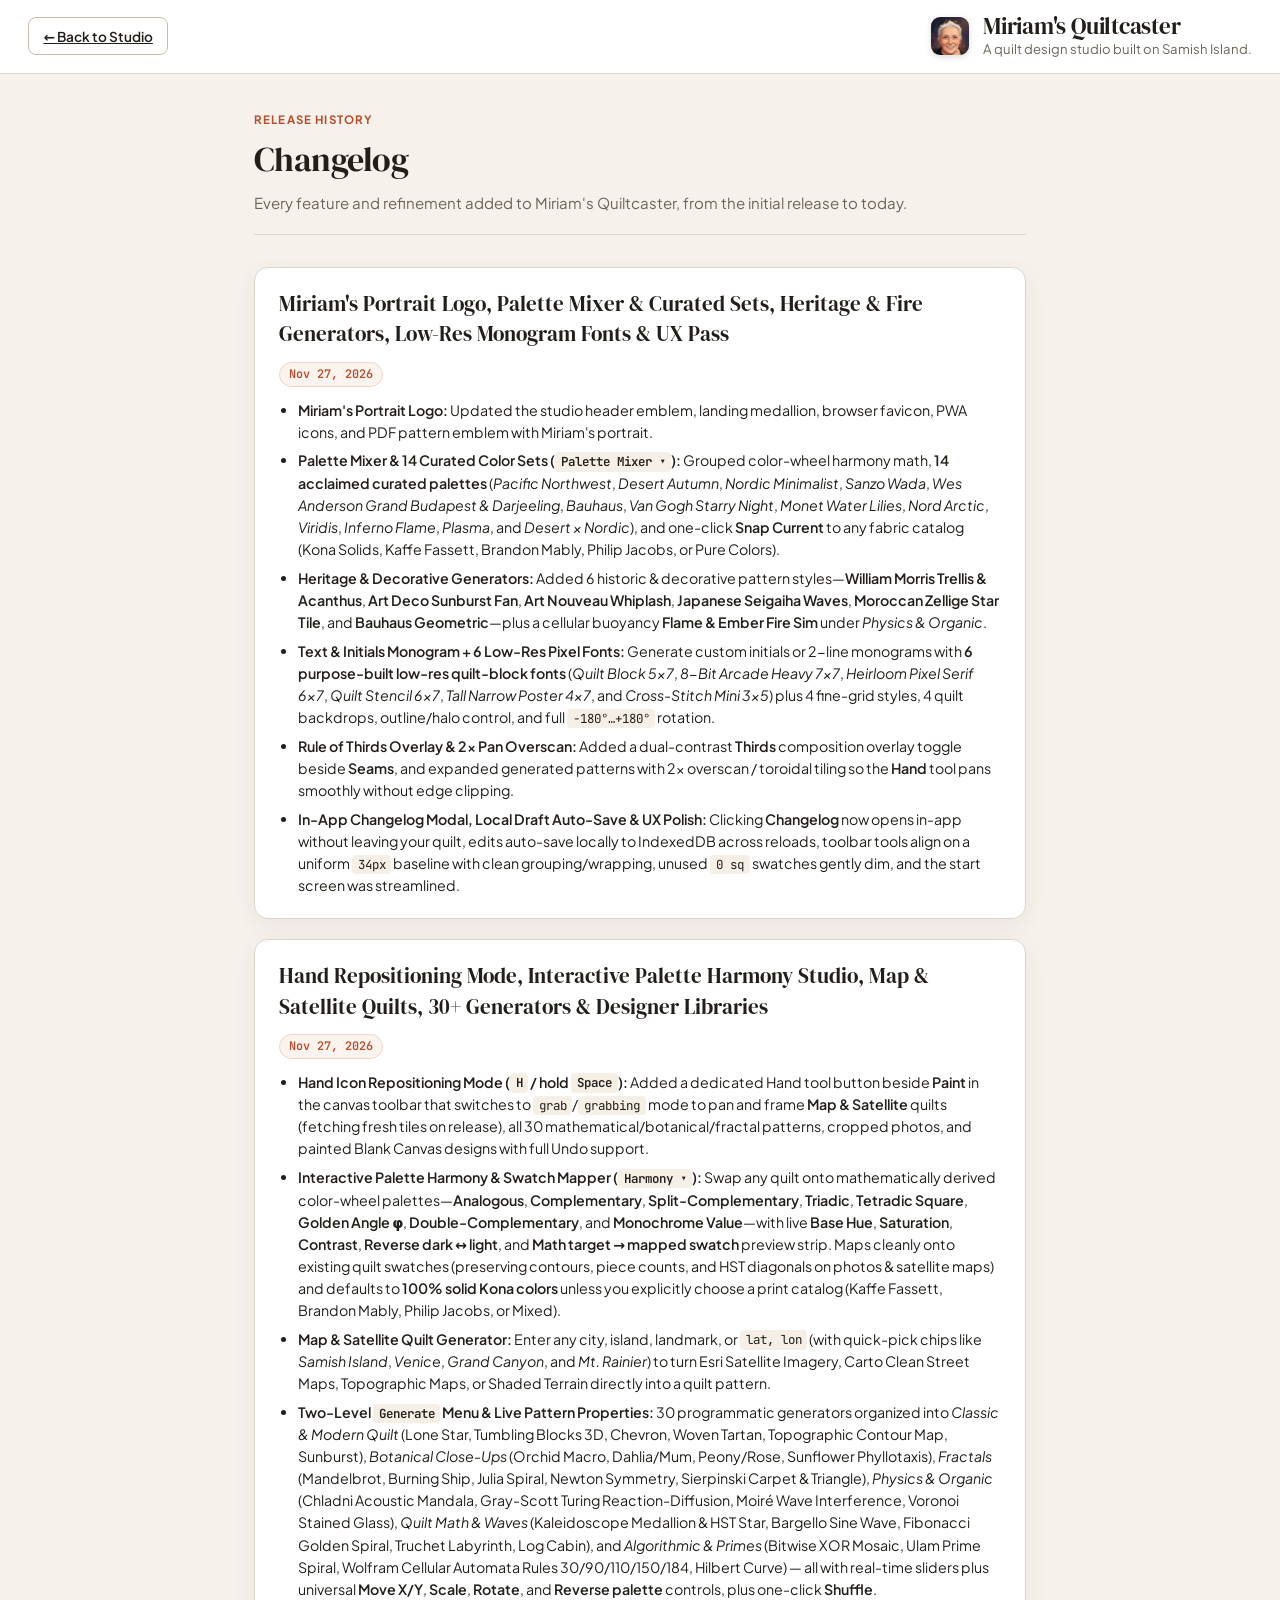
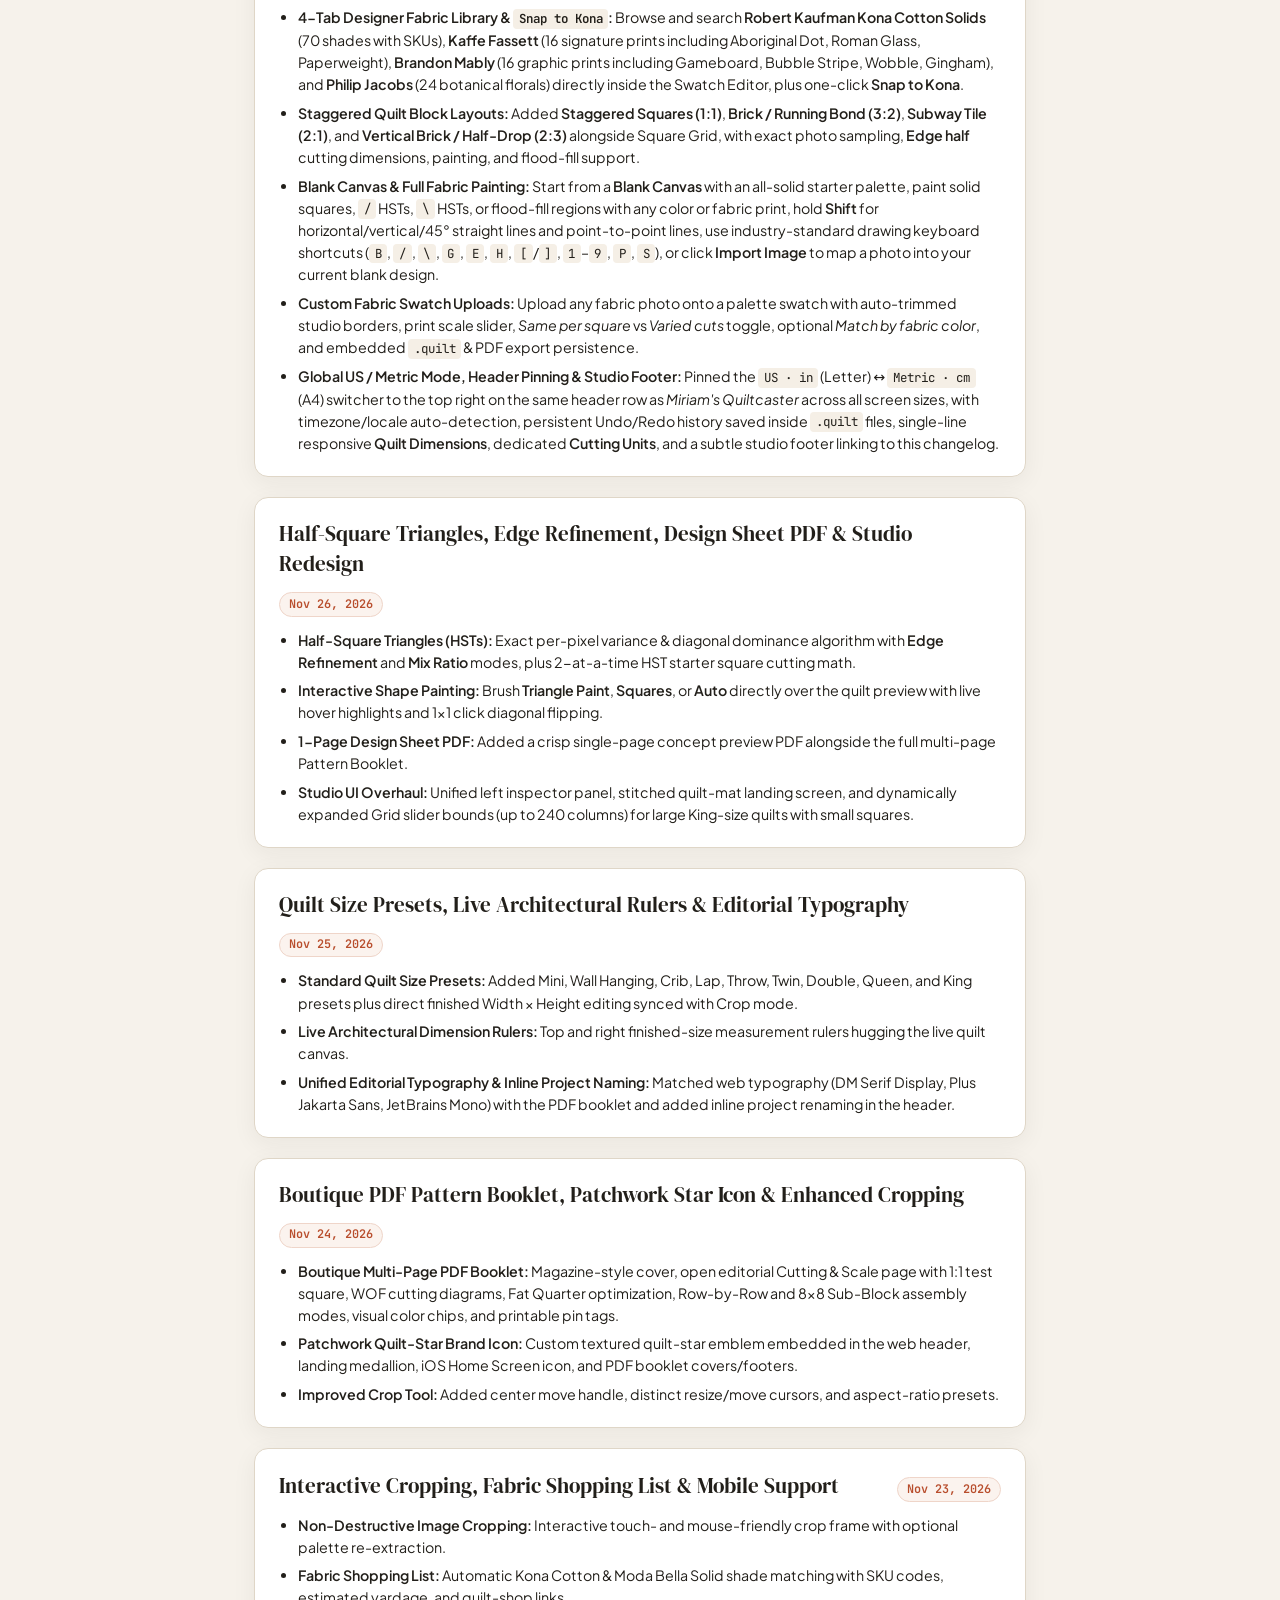
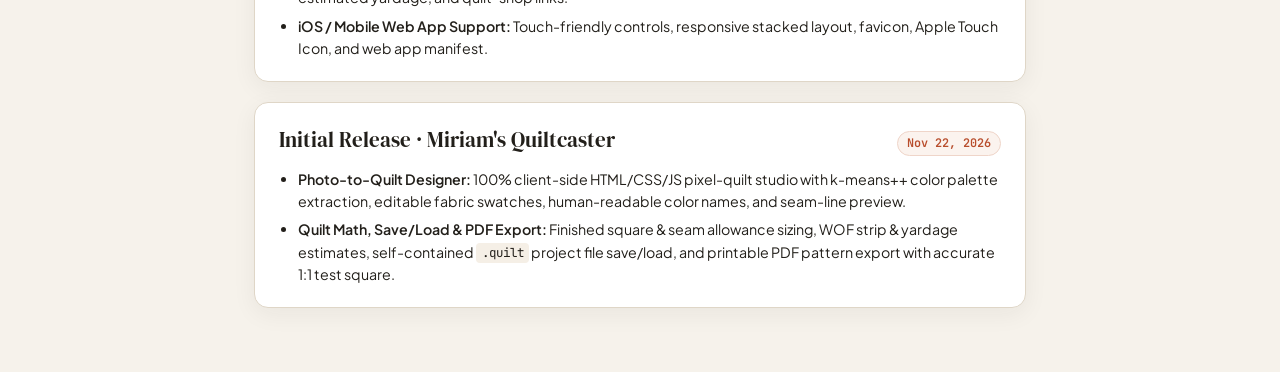
==== commit b675509c: "Add Miriam portrait logo, Palette Mixer & curated sets, Heritage/Fire/Monogram generators, 6 low-res" ====
--- a/changelog.html
+++ b/changelog.html
@@ -4,11 +4,11 @@
   <meta charset="UTF-8" />
   <meta name="viewport" content="width=device-width, initial-scale=1.0" />
   <title>Changelog · Miriam's Quiltcaster</title>
-  <link rel="icon" type="image/png" href="favicon-v2.png" />
+  <link rel="icon" type="image/png" href="favicon-v3.png" />
   <link rel="preconnect" href="https://fonts.googleapis.com" />
   <link rel="preconnect" href="https://fonts.gstatic.com" crossorigin />
   <link href="https://fonts.googleapis.com/css2?family=DM+Serif+Display&family=JetBrains+Mono:wght@500;600&family=Plus+Jakarta+Sans:wght@400;500;600;700&display=swap" rel="stylesheet" />
-  <link rel="stylesheet" href="styles.css?v=75" />
+  <link rel="stylesheet" href="styles.css?v=89" />
   <style>
     .changelog-shell {
       max-width: 820px;
@@ -106,14 +106,14 @@
 <body>
   <header class="topbar">
     <div class="brand">
-      <img class="brand-icon" src="apple-touch-icon-v2.png" width="38" height="38" alt="" />
+      <img class="brand-icon" src="apple-touch-icon-v3.png" width="38" height="38" alt="Miriam" />
       <div>
         <h1>Miriam's Quiltcaster</h1>
         <p class="tagline">A quilt design studio built on Samish Island.</p>
       </div>
     </div>
     <div class="topbar-right">
-      <a href="index.html" class="btn btn-secondary">← Back to Studio</a>
+      <a href="index.html" class="btn btn-secondary" onclick="if(window.opener){window.close();return false;}">← Back to Studio</a>
     </div>
   </header>
 
@@ -125,6 +125,21 @@
     </div>
 
     <div class="release-list">
+      <article class="release-card">
+        <div class="release-meta">
+          <h3 class="release-title">Miriam's Portrait Logo, Palette Mixer &amp; Curated Sets, Heritage &amp; Fire Generators, Low-Res Monogram Fonts &amp; UX Pass</h3>
+          <span class="release-date">Nov 27, 2026</span>
+        </div>
+        <ul class="release-items">
+          <li><strong>Miriam's Portrait Logo:</strong> Updated the studio header emblem, landing medallion, browser favicon, PWA icons, and PDF pattern emblem with Miriam's portrait.</li>
+          <li><strong>Palette Mixer &amp; 14 Curated Color Sets (<code>Palette Mixer ▾</code>):</strong> Grouped color-wheel harmony math, <strong>14 acclaimed curated palettes</strong> (<em>Pacific Northwest</em>, <em>Desert Autumn</em>, <em>Nordic Minimalist</em>, <em>Sanzo Wada</em>, <em>Wes Anderson Grand Budapest &amp; Darjeeling</em>, <em>Bauhaus</em>, <em>Van Gogh Starry Night</em>, <em>Monet Water Lilies</em>, <em>Nord Arctic</em>, <em>Viridis</em>, <em>Inferno Flame</em>, <em>Plasma</em>, and <em>Desert × Nordic</em>), and one-click <strong>Snap Current</strong> to any fabric catalog (Kona Solids, Kaffe Fassett, Brandon Mably, Philip Jacobs, or Pure Colors).</li>
+          <li><strong>Heritage &amp; Decorative Generators:</strong> Added 6 historic &amp; decorative pattern styles—<strong>William Morris Trellis &amp; Acanthus</strong>, <strong>Art Deco Sunburst Fan</strong>, <strong>Art Nouveau Whiplash</strong>, <strong>Japanese Seigaiha Waves</strong>, <strong>Moroccan Zellige Star Tile</strong>, and <strong>Bauhaus Geometric</strong>—plus a cellular buoyancy <strong>Flame &amp; Ember Fire Sim</strong> under <em>Physics &amp; Organic</em>.</li>
+          <li><strong>Text &amp; Initials Monogram + 6 Low-Res Pixel Fonts:</strong> Generate custom initials or 2-line monograms with <strong>6 purpose-built low-res quilt-block fonts</strong> (<em>Quilt Block 5×7</em>, <em>8-Bit Arcade Heavy 7×7</em>, <em>Heirloom Pixel Serif 6×7</em>, <em>Quilt Stencil 6×7</em>, <em>Tall Narrow Poster 4×7</em>, and <em>Cross-Stitch Mini 3×5</em>) plus 4 fine-grid styles, 4 quilt backdrops, outline/halo control, and full <code>-180°…+180°</code> rotation.</li>
+          <li><strong>Rule of Thirds Overlay &amp; 2× Pan Overscan:</strong> Added a dual-contrast <strong>Thirds</strong> composition overlay toggle beside <strong>Seams</strong>, and expanded generated patterns with 2× overscan / toroidal tiling so the <strong>Hand</strong> tool pans smoothly without edge clipping.</li>
+          <li><strong>In-App Changelog Modal, Local Draft Auto-Save &amp; UX Polish:</strong> Clicking <strong>Changelog</strong> now opens in-app without leaving your quilt, edits auto-save locally to IndexedDB across reloads, toolbar tools align on a uniform <code>34px</code> baseline with clean grouping/wrapping, unused <code>0 sq</code> swatches gently dim, and the start screen was streamlined.</li>
+        </ul>
+      </article>
+
       <article class="release-card">
         <div class="release-meta">
           <h3 class="release-title">Hand Repositioning Mode, Interactive Palette Harmony Studio, Map &amp; Satellite Quilts, 30+ Generators &amp; Designer Libraries</h3>
--- a/styles.css
+++ b/styles.css
@@ -988,8 +988,8 @@
 }
 
 .math-props-trigger {
-  padding: 0.36rem 0.48rem;
-  min-height: 0;
+  padding: 0.36rem 0.5rem;
+  min-height: 34px;
   flex-shrink: 0;
 }
 
@@ -1157,11 +1157,11 @@
   flex-shrink: 0;
 }
 
-.harmony-hue-slider {
+input[type="range"].harmony-hue-slider {
   -webkit-appearance: none;
   appearance: none;
   width: 100%;
-  height: 8px;
+  height: 9px;
   border-radius: 999px;
   background: linear-gradient(
     90deg,
@@ -1177,25 +1177,25 @@
   margin-top: 0.15rem;
 }
 
-.harmony-hue-slider::-webkit-slider-thumb {
+input[type="range"].harmony-hue-slider::-webkit-slider-thumb {
   -webkit-appearance: none;
   appearance: none;
-  width: 15px;
-  height: 15px;
+  width: 16px;
+  height: 16px;
   border-radius: 50%;
   background: #ffffff;
   border: 2px solid #221f1a;
-  box-shadow: 0 1px 3px rgba(0, 0, 0, 0.28);
+  box-shadow: 0 1px 4px rgba(0, 0, 0, 0.32);
   cursor: pointer;
 }
 
-.harmony-hue-slider::-moz-range-thumb {
-  width: 15px;
-  height: 15px;
+input[type="range"].harmony-hue-slider::-moz-range-thumb {
+  width: 16px;
+  height: 16px;
   border-radius: 50%;
   background: #ffffff;
   border: 2px solid #221f1a;
-  box-shadow: 0 1px 3px rgba(0, 0, 0, 0.28);
+  box-shadow: 0 1px 4px rgba(0, 0, 0, 0.32);
   cursor: pointer;
 }
 
@@ -1247,6 +1247,107 @@
 
 .harmony-roll-btn {
   margin-left: auto;
+}
+
+.harmony-library-row {
+  display: flex;
+  align-items: center;
+  gap: 0.35rem;
+}
+
+.harmony-library-row .math-prop-select {
+  min-width: 0;
+  flex: 1 1 auto;
+}
+
+.harmony-snap-btn {
+  flex-shrink: 0;
+  white-space: nowrap;
+  padding: 0.32rem 0.55rem;
+  min-height: 30px;
+  font-size: 0.72rem;
+}
+
+.harmony-mode-tabs {
+  display: grid;
+  grid-template-columns: 1fr 1fr;
+  width: 100%;
+}
+
+.harmony-mode-tabs .segmented-btn {
+  padding: 0.3rem 0.5rem;
+  font-size: 0.74rem;
+}
+
+.harmony-panel-group {
+  display: flex;
+  flex-direction: column;
+  gap: 0.6rem;
+}
+
+.harmony-curated-list {
+  display: flex;
+  flex-direction: column;
+  gap: 0.35rem;
+  max-height: 224px;
+  overflow-y: auto;
+  padding-right: 2px;
+}
+
+.harmony-curated-card {
+  display: flex;
+  flex-direction: column;
+  gap: 0.28rem;
+  padding: 0.42rem 0.5rem;
+  background: #f8f5ef;
+  border: 1px solid var(--border);
+  border-radius: 7px;
+  cursor: pointer;
+  text-align: left;
+  font: inherit;
+  transition: background-color 0.12s ease, border-color 0.12s ease;
+}
+
+.harmony-curated-card:hover {
+  background: #f1e9dc;
+  border-color: var(--border-strong);
+}
+
+.harmony-curated-card.is-active {
+  background: var(--accent-soft);
+  border-color: var(--accent);
+}
+
+.harmony-curated-meta {
+  display: flex;
+  align-items: baseline;
+  justify-content: space-between;
+  gap: 0.4rem;
+}
+
+.harmony-curated-name {
+  font-size: 0.74rem;
+  font-weight: 700;
+  color: var(--text);
+}
+
+.harmony-curated-tag {
+  font-size: 0.65rem;
+  font-weight: 600;
+  color: var(--text-muted);
+  white-space: nowrap;
+}
+
+.harmony-curated-bar {
+  display: flex;
+  height: 11px;
+  border-radius: 4px;
+  overflow: hidden;
+  border: 1px solid rgba(34, 31, 26, 0.12);
+}
+
+.harmony-curated-bar span {
+  flex: 1 1 0;
 }
 
 /* Map & Satellite Popover */
@@ -2396,18 +2497,64 @@
   display: flex;
   align-items: center;
   justify-content: space-between;
-  gap: 0.75rem;
-  padding: 0.72rem 1.05rem;
+  flex-wrap: wrap;
+  gap: 0.45rem 0.65rem;
+  padding: 0.68rem 0.95rem;
   border-bottom: 1px solid var(--border);
   background: #fcfaf7;
 }
 
-.preview-toolbar-group,
+.preview-toolbar .btn-small {
+  padding: 0.36rem 0.6rem;
+  font-size: 0.78rem;
+  white-space: nowrap;
+}
+
+.preview-toolbar .pan-tool-btn,
+.preview-toolbar .math-props-trigger {
+  padding-left: 0.48rem;
+  padding-right: 0.48rem;
+}
+
+.preview-toolbar-group {
+  display: flex;
+  align-items: center;
+  gap: 0.35rem;
+  flex-wrap: wrap;
+}
+
+.toolbar-sep {
+  width: 1px;
+  height: 20px;
+  background: var(--border);
+  margin: 0 0.12rem;
+  flex-shrink: 0;
+}
+
+.swatch-item.is-unused {
+  opacity: 0.54;
+  transition: opacity 0.14s ease, border-color 0.14s ease, transform 0.12s ease;
+}
+
+.swatch-item.is-unused:hover {
+  opacity: 1;
+}
+
+.btn:focus-visible,
+.segmented-btn:focus-visible,
+.harmony-rule-btn:focus-visible,
+.harmony-curated-card:focus-visible {
+  outline: 2px solid var(--accent);
+  outline-offset: 2px;
+}
+
 .preview-toolbar-actions {
   display: flex;
   align-items: center;
-  gap: 0.4rem;
-  flex-wrap: wrap;
+  gap: 0.35rem;
+  flex-wrap: nowrap;
+  flex-shrink: 0;
+  margin-left: auto;
 }
 
 .btn-ghost.is-cropped {
@@ -2846,6 +2993,141 @@
   color: var(--accent);
 }
 
+/* In-App Changelog Modal */
+.changelog-modal {
+  position: fixed;
+  inset: 0;
+  z-index: 1200;
+  display: flex;
+  align-items: center;
+  justify-content: center;
+  padding: 1.25rem;
+}
+
+.changelog-modal-backdrop {
+  position: absolute;
+  inset: 0;
+  background: rgba(34, 31, 26, 0.48);
+  backdrop-filter: blur(3px);
+}
+
+.changelog-modal-card {
+  position: relative;
+  z-index: 1;
+  width: min(760px, 100%);
+  max-height: min(82vh, 760px);
+  background: var(--bg);
+  border: 1px solid var(--border);
+  border-radius: var(--radius);
+  box-shadow: 0 24px 60px rgba(34, 31, 26, 0.28);
+  display: flex;
+  flex-direction: column;
+  overflow: hidden;
+}
+
+.changelog-modal-head {
+  display: flex;
+  align-items: flex-start;
+  justify-content: space-between;
+  gap: 1rem;
+  padding: 1rem 1.35rem 0.9rem;
+  background: var(--surface);
+  border-bottom: 1px solid var(--border);
+}
+
+.changelog-modal-eyebrow {
+  display: block;
+  font-size: 0.68rem;
+  font-weight: 700;
+  letter-spacing: 0.09em;
+  text-transform: uppercase;
+  color: var(--accent);
+  margin-bottom: 0.15rem;
+}
+
+.changelog-modal-head h2 {
+  font-family: var(--font-serif);
+  font-size: 1.55rem;
+  font-weight: 400;
+  margin: 0;
+  color: var(--text);
+}
+
+.changelog-modal-body {
+  padding: 1.15rem 1.35rem 1.45rem;
+  overflow-y: auto;
+  display: flex;
+  flex-direction: column;
+  gap: 1rem;
+}
+
+.changelog-loading {
+  color: var(--text-muted);
+  font-size: 0.88rem;
+  text-align: center;
+  padding: 2rem 0;
+}
+
+.changelog-modal-body .release-list {
+  display: flex;
+  flex-direction: column;
+  gap: 1rem;
+}
+
+.changelog-modal-body .release-card {
+  background: var(--surface);
+  border: 1px solid var(--border);
+  border-radius: var(--radius);
+  padding: 1.1rem 1.25rem;
+}
+
+.changelog-modal-body .release-meta {
+  display: flex;
+  align-items: baseline;
+  justify-content: space-between;
+  gap: 0.65rem;
+  flex-wrap: wrap;
+  margin-bottom: 0.65rem;
+}
+
+.changelog-modal-body .release-title {
+  font-family: var(--font-serif);
+  font-size: 1.18rem;
+  font-weight: 400;
+  margin: 0;
+  color: var(--text);
+}
+
+.changelog-modal-body .release-date {
+  font-family: var(--font-mono);
+  font-size: 0.72rem;
+  font-weight: 600;
+  color: var(--accent);
+  background: #fbf3ee;
+  border: 1px solid #efd5c9;
+  padding: 0.16rem 0.5rem;
+  border-radius: 999px;
+}
+
+.changelog-modal-body .release-items {
+  margin: 0;
+  padding-left: 1.15rem;
+  display: flex;
+  flex-direction: column;
+  gap: 0.38rem;
+  font-size: 0.85rem;
+  line-height: 1.5;
+  color: var(--text);
+}
+
+.changelog-modal-body .release-items code {
+  font-family: var(--font-mono);
+  font-size: 0.76rem;
+  background: #f5efe6;
+  padding: 0.06rem 0.3rem;
+  border-radius: 4px;
+}
+
 /* Tablet / iPad & Mobile responsiveness */
 @media (max-width: 960px) {
   .workspace {
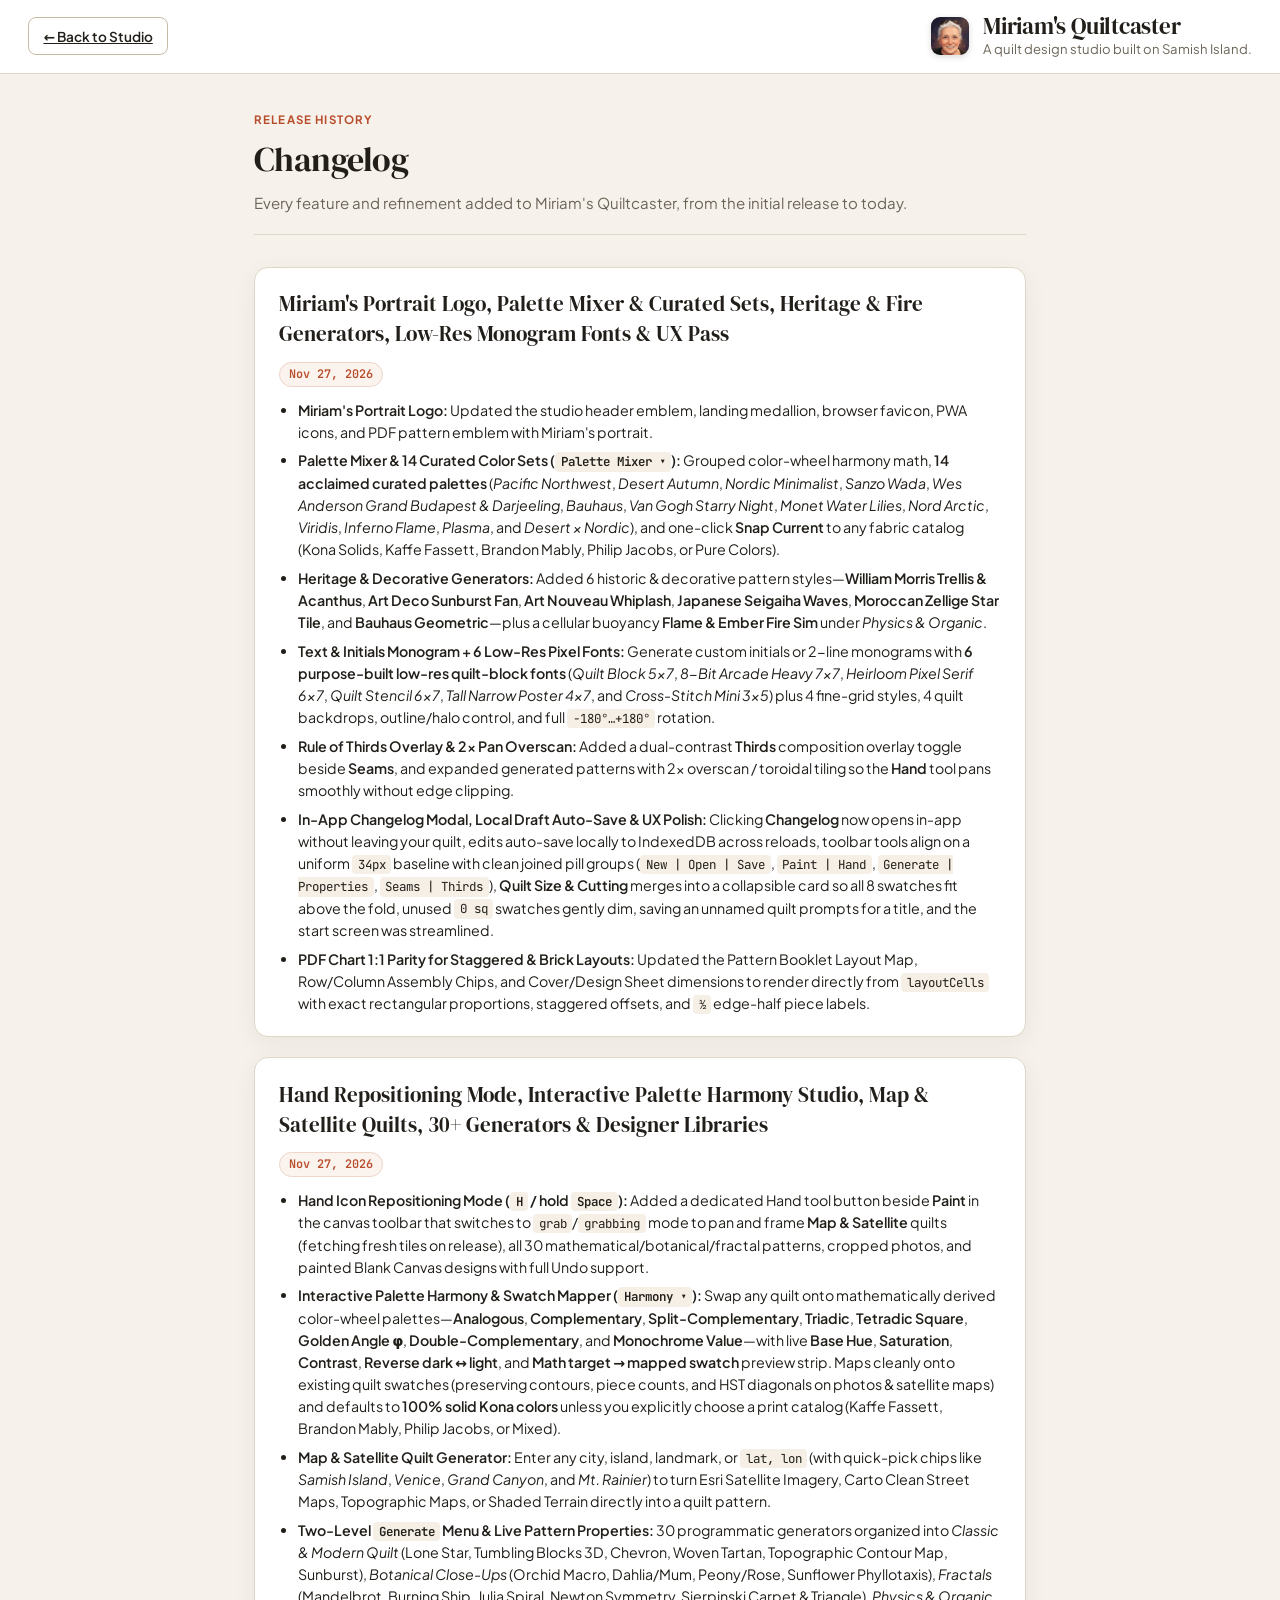
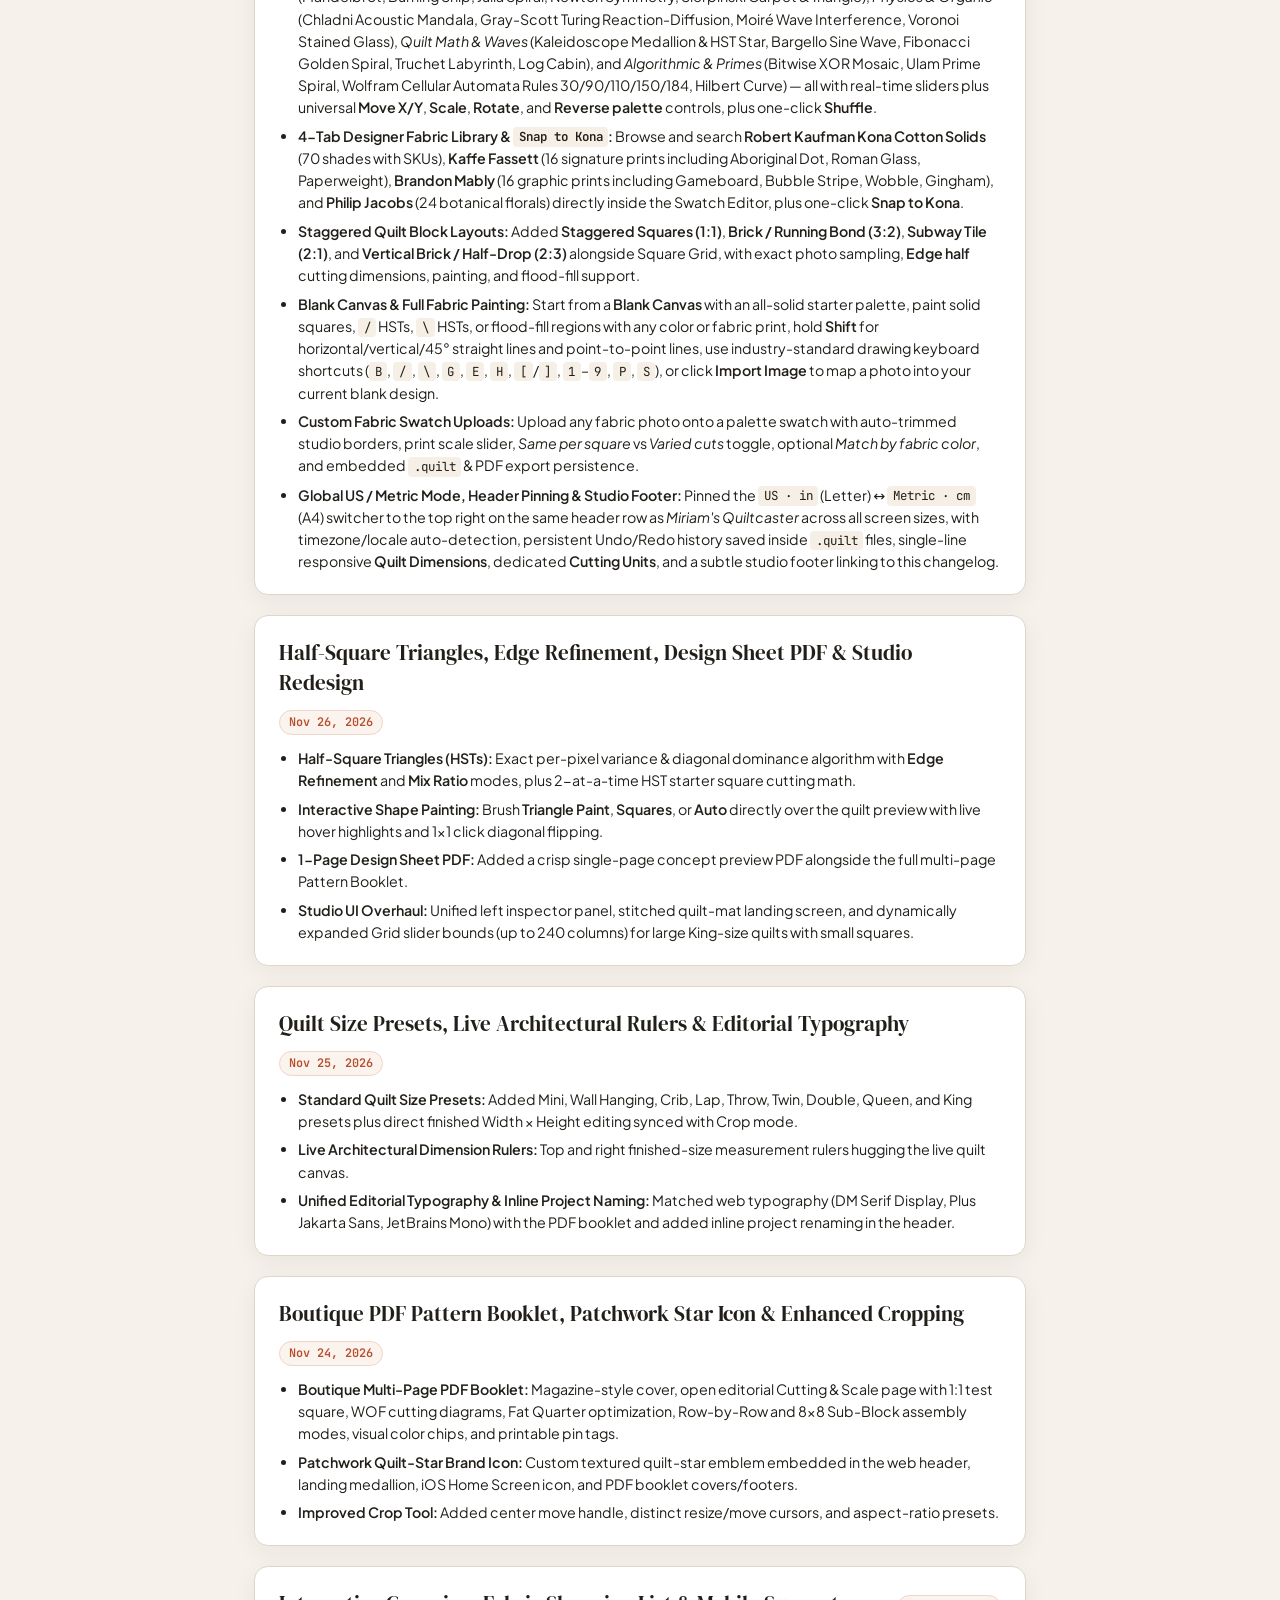
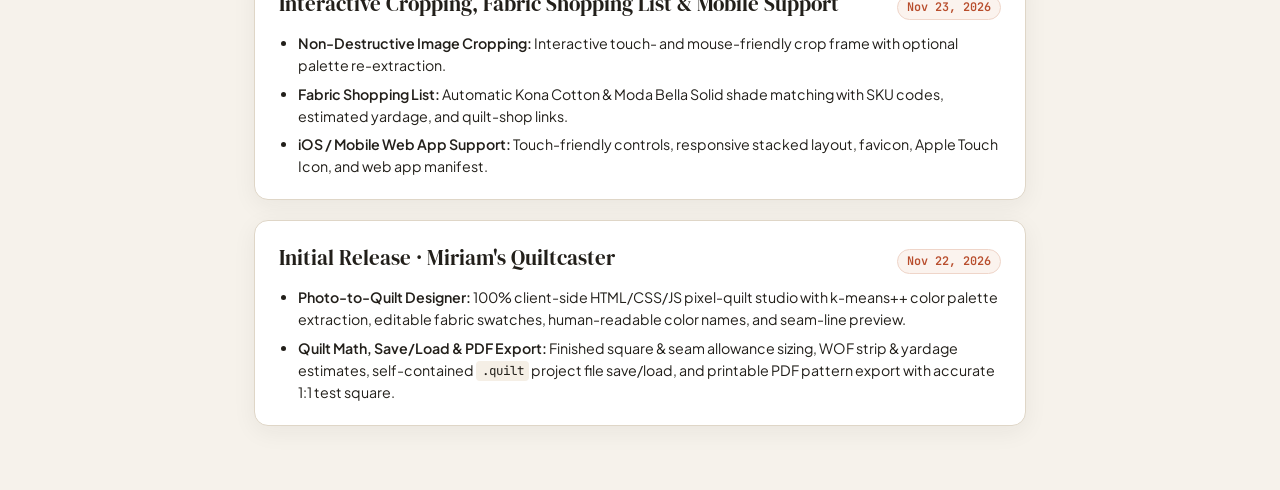
==== commit 076c83a0: "Simplify UI with joined tool pills & collapsible cutting units, add save-name prompt & fix staggered" ====
--- a/changelog.html
+++ b/changelog.html
@@ -8,7 +8,7 @@
   <link rel="preconnect" href="https://fonts.googleapis.com" />
   <link rel="preconnect" href="https://fonts.gstatic.com" crossorigin />
   <link href="https://fonts.googleapis.com/css2?family=DM+Serif+Display&family=JetBrains+Mono:wght@500;600&family=Plus+Jakarta+Sans:wght@400;500;600;700&display=swap" rel="stylesheet" />
-  <link rel="stylesheet" href="styles.css?v=89" />
+  <link rel="stylesheet" href="styles.css?v=93" />
   <style>
     .changelog-shell {
       max-width: 820px;
@@ -136,7 +136,8 @@
           <li><strong>Heritage &amp; Decorative Generators:</strong> Added 6 historic &amp; decorative pattern styles—<strong>William Morris Trellis &amp; Acanthus</strong>, <strong>Art Deco Sunburst Fan</strong>, <strong>Art Nouveau Whiplash</strong>, <strong>Japanese Seigaiha Waves</strong>, <strong>Moroccan Zellige Star Tile</strong>, and <strong>Bauhaus Geometric</strong>—plus a cellular buoyancy <strong>Flame &amp; Ember Fire Sim</strong> under <em>Physics &amp; Organic</em>.</li>
           <li><strong>Text &amp; Initials Monogram + 6 Low-Res Pixel Fonts:</strong> Generate custom initials or 2-line monograms with <strong>6 purpose-built low-res quilt-block fonts</strong> (<em>Quilt Block 5×7</em>, <em>8-Bit Arcade Heavy 7×7</em>, <em>Heirloom Pixel Serif 6×7</em>, <em>Quilt Stencil 6×7</em>, <em>Tall Narrow Poster 4×7</em>, and <em>Cross-Stitch Mini 3×5</em>) plus 4 fine-grid styles, 4 quilt backdrops, outline/halo control, and full <code>-180°…+180°</code> rotation.</li>
           <li><strong>Rule of Thirds Overlay &amp; 2× Pan Overscan:</strong> Added a dual-contrast <strong>Thirds</strong> composition overlay toggle beside <strong>Seams</strong>, and expanded generated patterns with 2× overscan / toroidal tiling so the <strong>Hand</strong> tool pans smoothly without edge clipping.</li>
-          <li><strong>In-App Changelog Modal, Local Draft Auto-Save &amp; UX Polish:</strong> Clicking <strong>Changelog</strong> now opens in-app without leaving your quilt, edits auto-save locally to IndexedDB across reloads, toolbar tools align on a uniform <code>34px</code> baseline with clean grouping/wrapping, unused <code>0 sq</code> swatches gently dim, and the start screen was streamlined.</li>
+          <li><strong>In-App Changelog Modal, Local Draft Auto-Save &amp; UX Polish:</strong> Clicking <strong>Changelog</strong> now opens in-app without leaving your quilt, edits auto-save locally to IndexedDB across reloads, toolbar tools align on a uniform <code>34px</code> baseline with clean joined pill groups (<code>New | Open | Save</code>, <code>Paint | Hand</code>, <code>Generate | Properties</code>, <code>Seams | Thirds</code>), <strong>Quilt Size &amp; Cutting</strong> merges into a collapsible card so all 8 swatches fit above the fold, unused <code>0 sq</code> swatches gently dim, saving an unnamed quilt prompts for a title, and the start screen was streamlined.</li>
+          <li><strong>PDF Chart 1:1 Parity for Staggered &amp; Brick Layouts:</strong> Updated the Pattern Booklet Layout Map, Row/Column Assembly Chips, and Cover/Design Sheet dimensions to render directly from <code>layoutCells</code> with exact rectangular proportions, staggered offsets, and <code>½</code> edge-half piece labels.</li>
         </ul>
       </article>
 
--- a/styles.css
+++ b/styles.css
@@ -2531,6 +2531,106 @@
   flex-shrink: 0;
 }
 
+/* Joined Pill & Split-Button Groups for Cohesive Tool Clustering */
+.toolbar-pill-group {
+  display: inline-flex;
+  align-items: center;
+  border: 1px solid var(--border);
+  border-radius: var(--radius-sm);
+  background: var(--surface);
+  overflow: hidden;
+  flex-shrink: 0;
+}
+
+.toolbar-pill-group > .btn {
+  border: none;
+  border-radius: 0;
+  margin: 0;
+}
+
+.toolbar-pill-group > .btn + .btn {
+  border-left: 1px solid var(--border);
+}
+
+.toolbar-pill-group > .btn.is-cropped {
+  border-color: transparent;
+}
+
+/* Header File Actions Joined Pill (echoes Undo/Redo pill) */
+.topbar-actions .action-group {
+  gap: 0;
+  border: 1px solid var(--border);
+  border-radius: var(--radius-sm);
+  background: var(--surface);
+  overflow: hidden;
+}
+
+.topbar-actions .action-group > .btn {
+  border: none;
+  border-radius: 0;
+  min-height: 36px;
+  padding: 0.42rem 0.78rem;
+}
+
+.topbar-actions .action-group > .btn + .btn {
+  border-left: 1px solid var(--border);
+}
+
+/* Collapsible Cutting Units inside Quilt Size & Cutting */
+.cutting-details {
+  margin-top: 0.65rem;
+  border-top: 1px dashed var(--border);
+  padding-top: 0.55rem;
+}
+
+.cutting-details-summary {
+  display: flex;
+  align-items: center;
+  gap: 0.4rem;
+  list-style: none;
+  cursor: pointer;
+  user-select: none;
+  font-size: 0.75rem;
+  font-weight: 600;
+  color: var(--text-muted);
+  transition: color 0.12s ease;
+}
+
+.cutting-details-summary::-webkit-details-marker {
+  display: none;
+}
+
+.cutting-details-summary:hover {
+  color: var(--text);
+}
+
+.cutting-details-pill {
+  margin-left: auto;
+  font-family: var(--font-mono);
+  font-size: 0.7rem;
+  font-weight: 600;
+  color: var(--text);
+  background: #f5efe6;
+  border: 1px solid var(--border);
+  border-radius: 999px;
+  padding: 0.12rem 0.5rem;
+}
+
+.cutting-details-caret {
+  width: 14px;
+  height: 14px;
+  color: var(--text-muted);
+  transition: transform 0.15s ease;
+}
+
+.cutting-details[open] .cutting-details-caret {
+  transform: rotate(180deg);
+}
+
+.cutting-details-body {
+  padding-top: 0.65rem;
+}
+
 .swatch-item.is-unused {
   opacity: 0.54;
   transition: opacity 0.14s ease, border-color 0.14s ease, transform 0.12s ease;
@@ -3128,6 +3228,33 @@
   border-radius: 4px;
 }
 
+.save-name-modal-card {
+  width: min(420px, 100%);
+}
+
+.save-name-form {
+  padding: 1.1rem 1.35rem 1.25rem;
+  display: flex;
+  flex-direction: column;
+  gap: 1rem;
+  background: var(--surface);
+}
+
+.save-name-form code {
+  font-family: var(--font-mono);
+  font-size: 0.76rem;
+  background: #f5efe6;
+  padding: 0.05rem 0.28rem;
+  border-radius: 4px;
+}
+
+.save-name-actions {
+  display: flex;
+  align-items: center;
+  justify-content: flex-end;
+  gap: 0.5rem;
+}
+
 /* Tablet / iPad & Mobile responsiveness */
 @media (max-width: 960px) {
   .workspace {
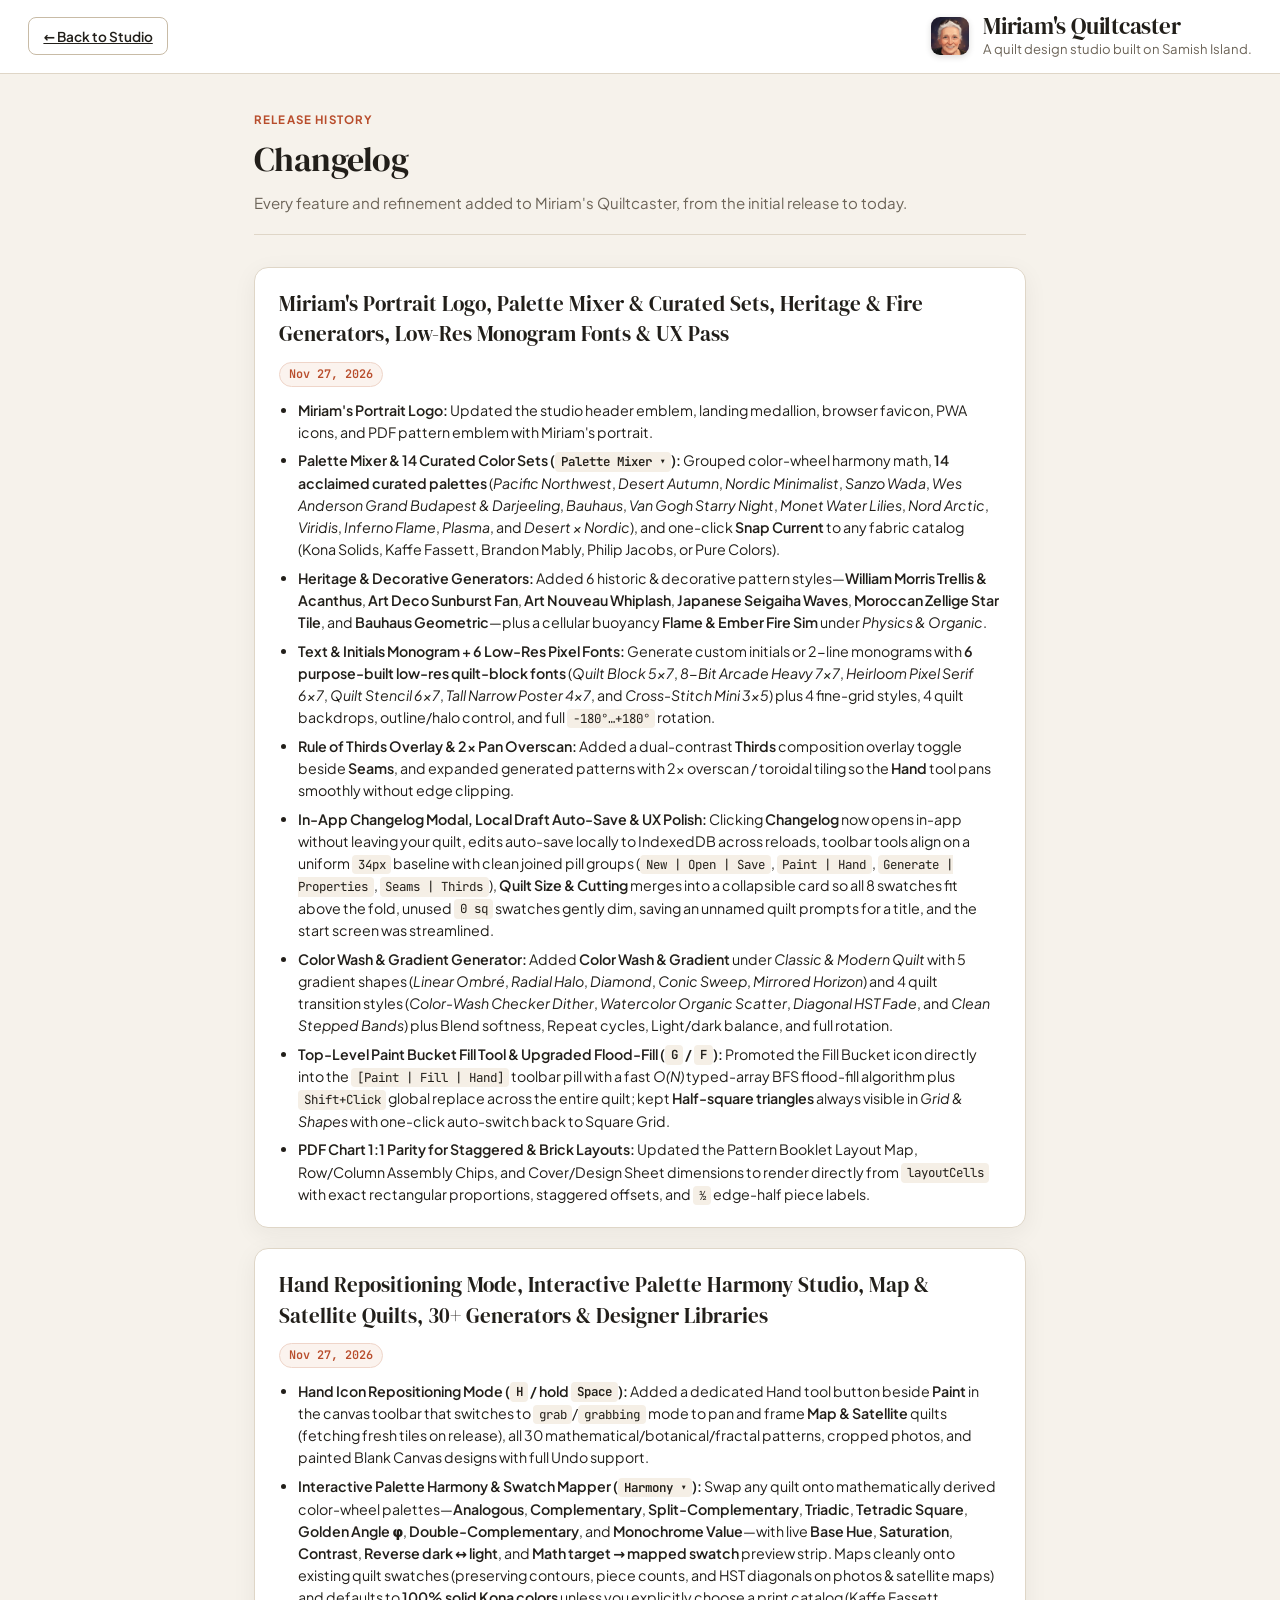
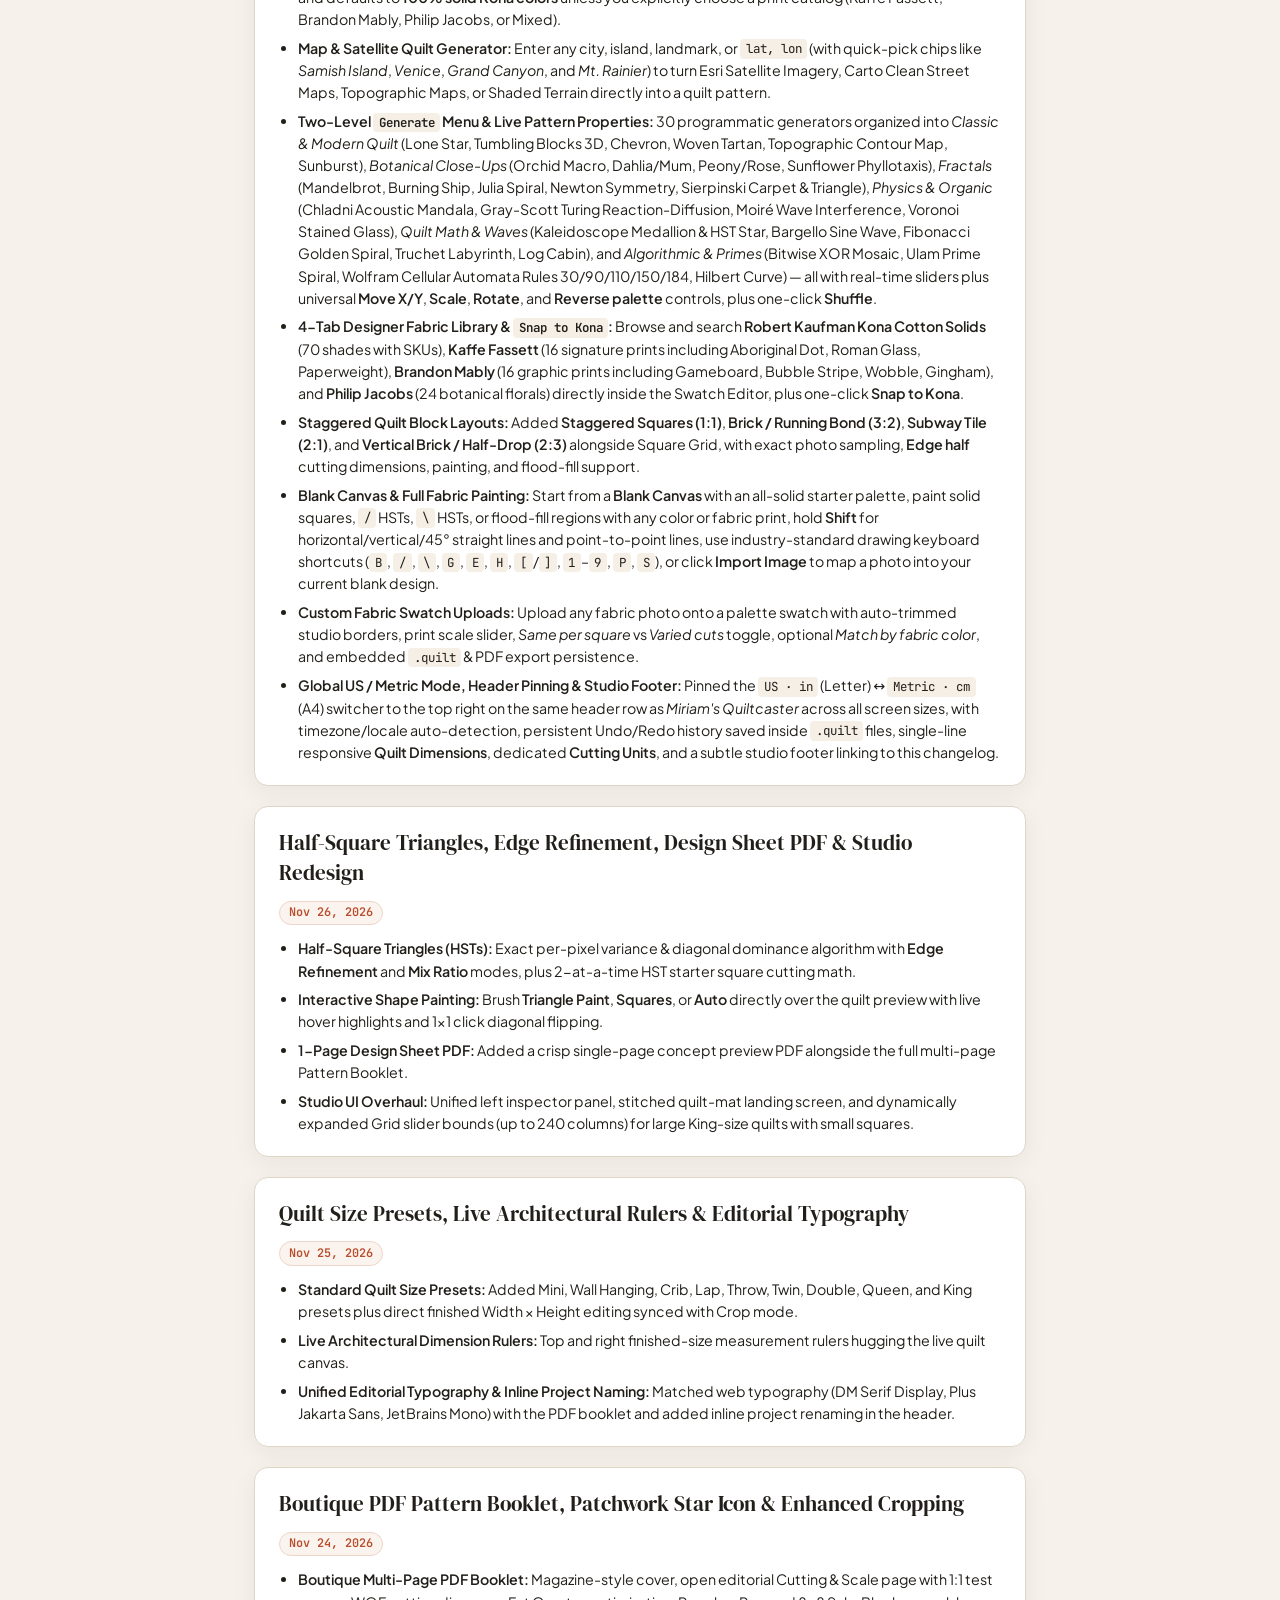
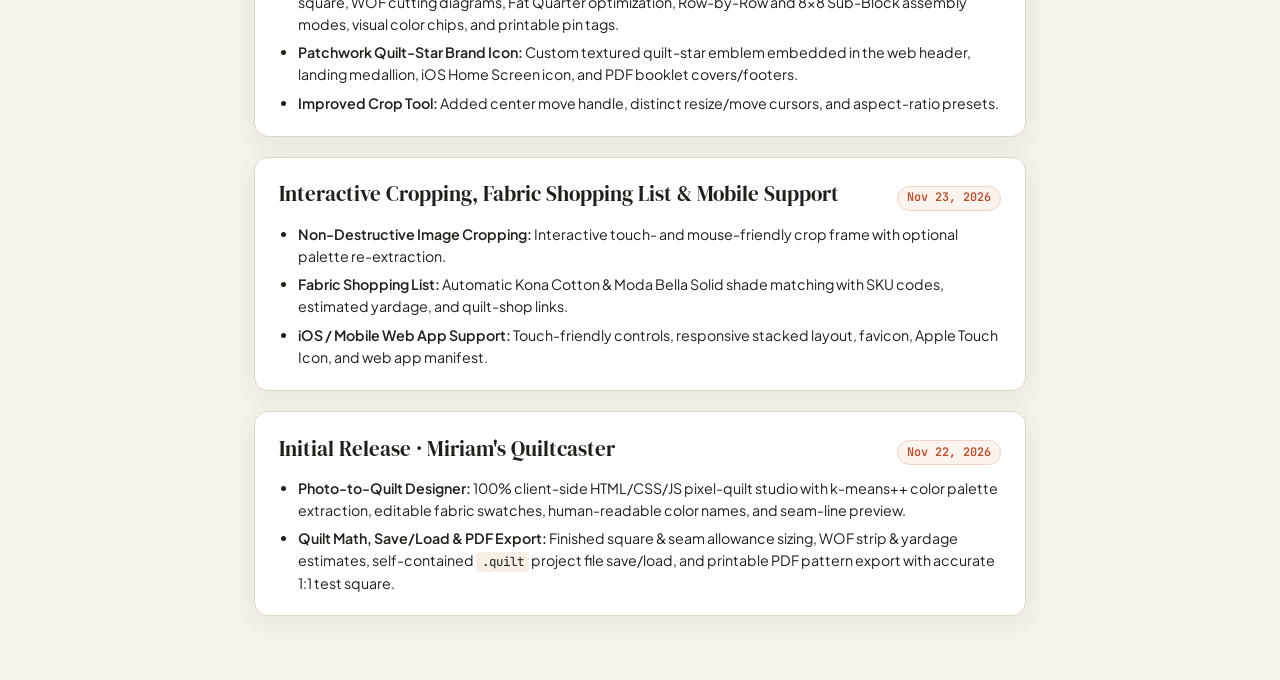
==== commit ca2295ee: "Add Color Wash & Gradient generator, top-level Paint Bucket Fill tool with O(N) BFS & Shift+Click re" ====
--- a/changelog.html
+++ b/changelog.html
@@ -8,7 +8,7 @@
   <link rel="preconnect" href="https://fonts.googleapis.com" />
   <link rel="preconnect" href="https://fonts.gstatic.com" crossorigin />
   <link href="https://fonts.googleapis.com/css2?family=DM+Serif+Display&family=JetBrains+Mono:wght@500;600&family=Plus+Jakarta+Sans:wght@400;500;600;700&display=swap" rel="stylesheet" />
-  <link rel="stylesheet" href="styles.css?v=93" />
+  <link rel="stylesheet" href="styles.css?v=96" />
   <style>
     .changelog-shell {
       max-width: 820px;
@@ -137,6 +137,8 @@
           <li><strong>Text &amp; Initials Monogram + 6 Low-Res Pixel Fonts:</strong> Generate custom initials or 2-line monograms with <strong>6 purpose-built low-res quilt-block fonts</strong> (<em>Quilt Block 5×7</em>, <em>8-Bit Arcade Heavy 7×7</em>, <em>Heirloom Pixel Serif 6×7</em>, <em>Quilt Stencil 6×7</em>, <em>Tall Narrow Poster 4×7</em>, and <em>Cross-Stitch Mini 3×5</em>) plus 4 fine-grid styles, 4 quilt backdrops, outline/halo control, and full <code>-180°…+180°</code> rotation.</li>
           <li><strong>Rule of Thirds Overlay &amp; 2× Pan Overscan:</strong> Added a dual-contrast <strong>Thirds</strong> composition overlay toggle beside <strong>Seams</strong>, and expanded generated patterns with 2× overscan / toroidal tiling so the <strong>Hand</strong> tool pans smoothly without edge clipping.</li>
           <li><strong>In-App Changelog Modal, Local Draft Auto-Save &amp; UX Polish:</strong> Clicking <strong>Changelog</strong> now opens in-app without leaving your quilt, edits auto-save locally to IndexedDB across reloads, toolbar tools align on a uniform <code>34px</code> baseline with clean joined pill groups (<code>New | Open | Save</code>, <code>Paint | Hand</code>, <code>Generate | Properties</code>, <code>Seams | Thirds</code>), <strong>Quilt Size &amp; Cutting</strong> merges into a collapsible card so all 8 swatches fit above the fold, unused <code>0 sq</code> swatches gently dim, saving an unnamed quilt prompts for a title, and the start screen was streamlined.</li>
+          <li><strong>Color Wash &amp; Gradient Generator:</strong> Added <strong>Color Wash &amp; Gradient</strong> under <em>Classic &amp; Modern Quilt</em> with 5 gradient shapes (<em>Linear Ombré</em>, <em>Radial Halo</em>, <em>Diamond</em>, <em>Conic Sweep</em>, <em>Mirrored Horizon</em>) and 4 quilt transition styles (<em>Color-Wash Checker Dither</em>, <em>Watercolor Organic Scatter</em>, <em>Diagonal HST Fade</em>, and <em>Clean Stepped Bands</em>) plus Blend softness, Repeat cycles, Light/dark balance, and full rotation.</li>
+          <li><strong>Top-Level Paint Bucket Fill Tool &amp; Upgraded Flood-Fill (<code>G</code> / <code>F</code>):</strong> Promoted the Fill Bucket icon directly into the <code>[Paint | Fill | Hand]</code> toolbar pill with a fast <em>O(N)</em> typed-array BFS flood-fill algorithm plus <code>Shift+Click</code> global replace across the entire quilt; kept <strong>Half-square triangles</strong> always visible in <em>Grid &amp; Shapes</em> with one-click auto-switch back to Square Grid.</li>
           <li><strong>PDF Chart 1:1 Parity for Staggered &amp; Brick Layouts:</strong> Updated the Pattern Booklet Layout Map, Row/Column Assembly Chips, and Cover/Design Sheet dimensions to render directly from <code>layoutCells</code> with exact rectangular proportions, staggered offsets, and <code>½</code> edge-half piece labels.</li>
         </ul>
       </article>
--- a/styles.css
+++ b/styles.css
@@ -2640,6 +2640,17 @@
   opacity: 1;
 }
 
+.switch-hint {
+  font-size: 0.68rem;
+  font-weight: 500;
+  color: var(--text-muted);
+  margin-left: 0.25rem;
+}
+
+.switch-row.is-staggered-hint {
+  opacity: 0.72;
+}
+
 .btn:focus-visible,
 .segmented-btn:focus-visible,
 .harmony-rule-btn:focus-visible,
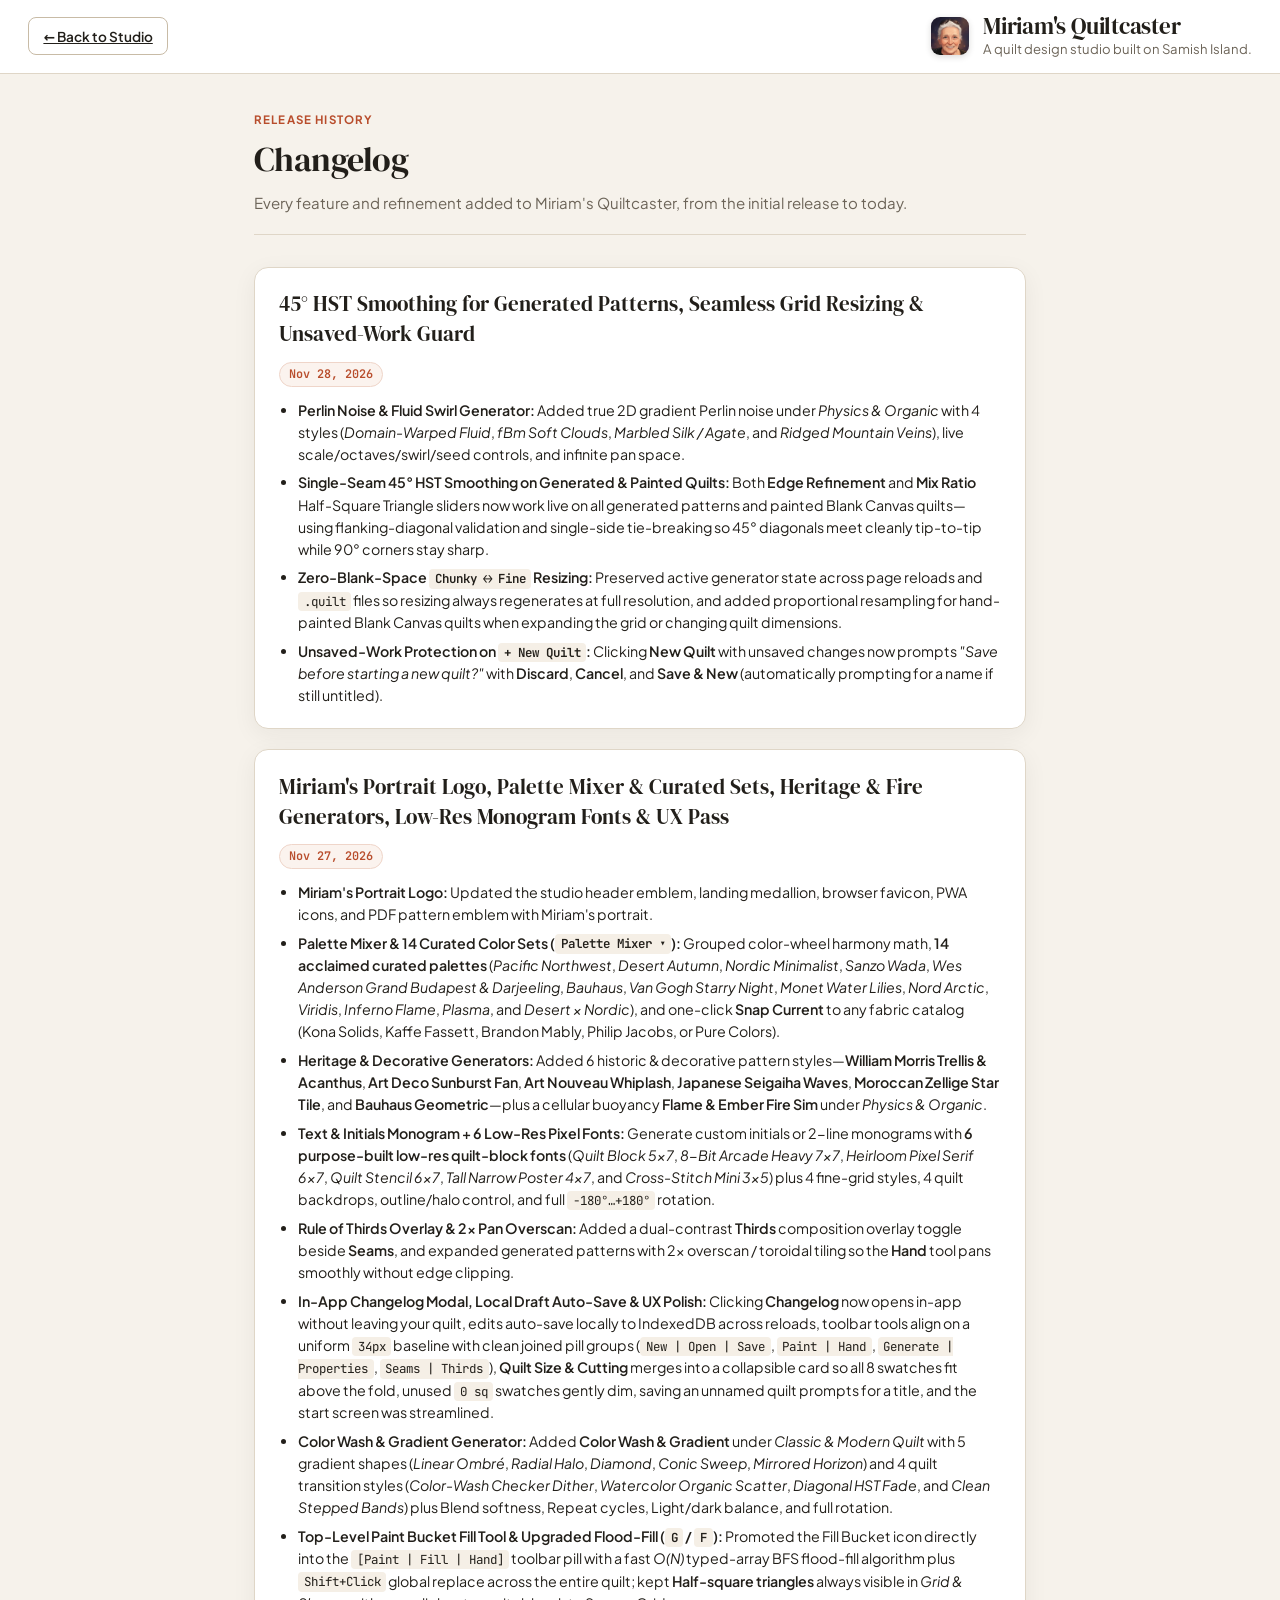
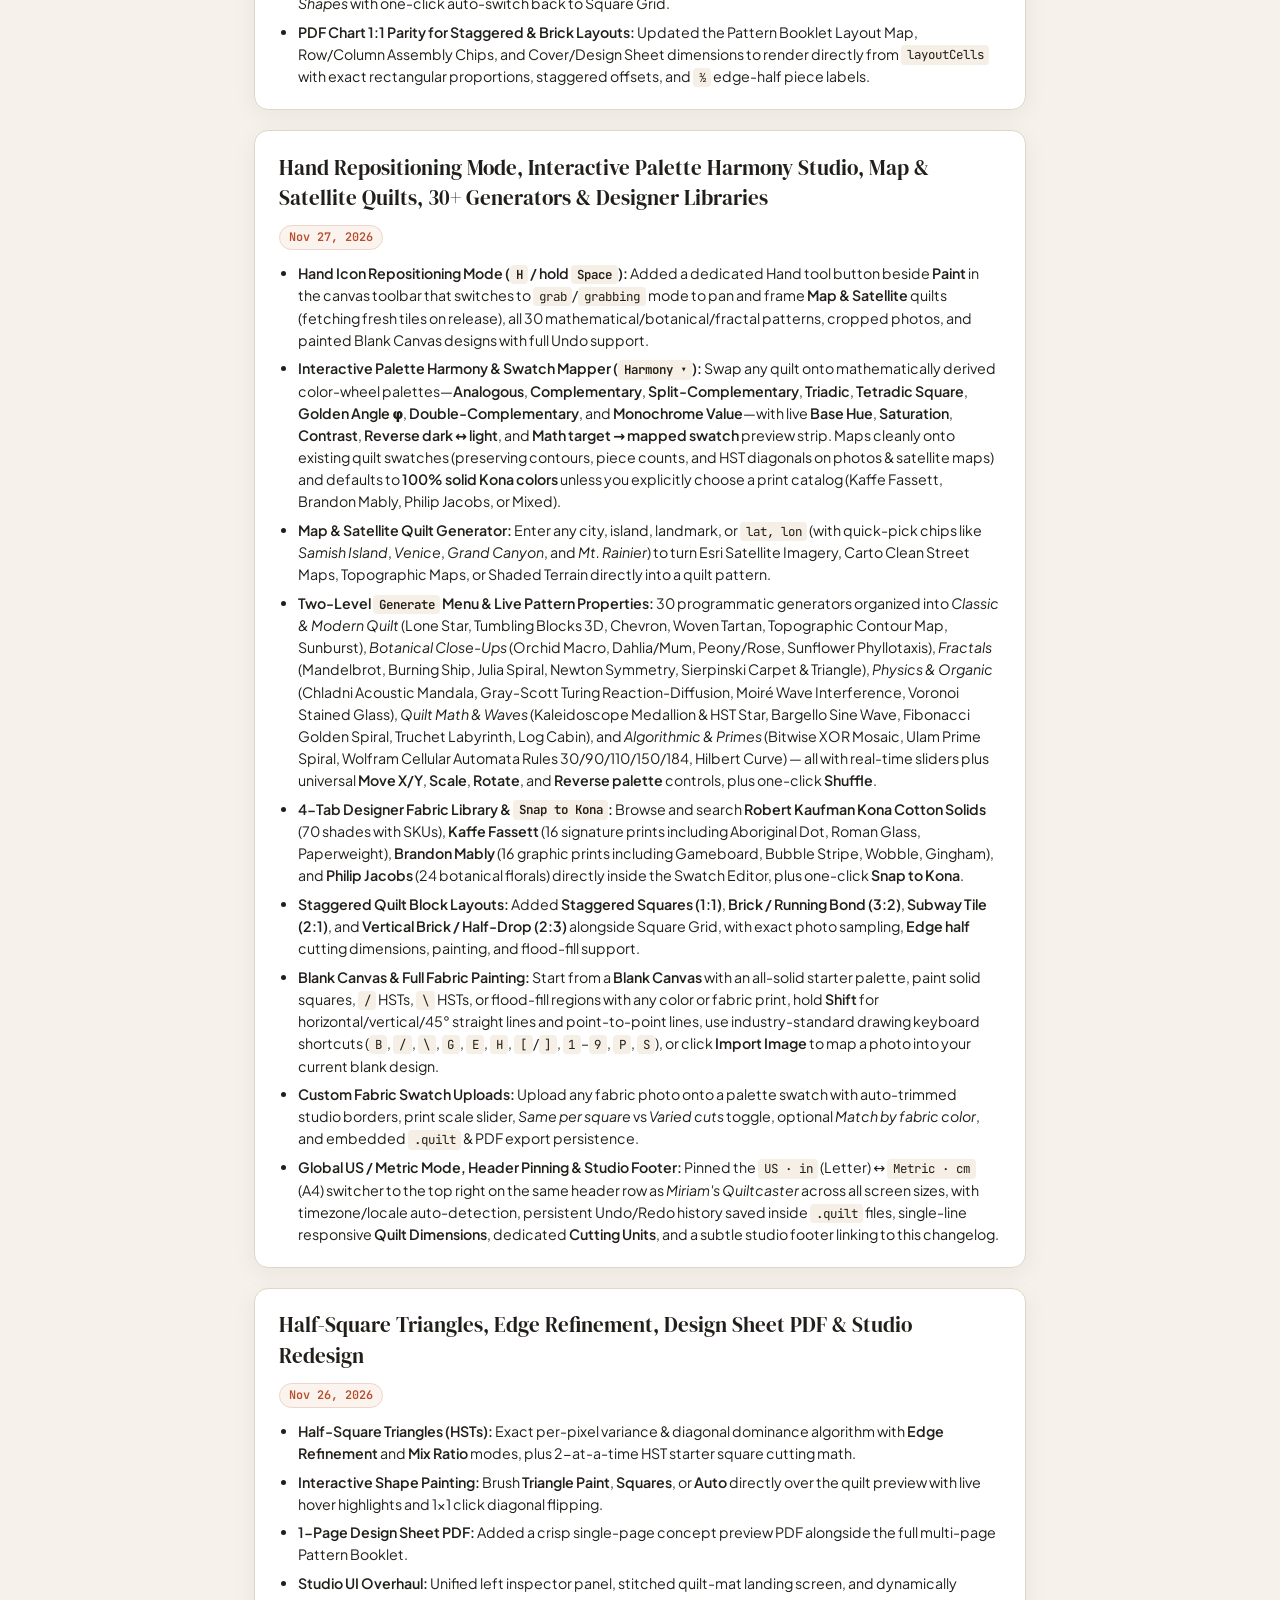
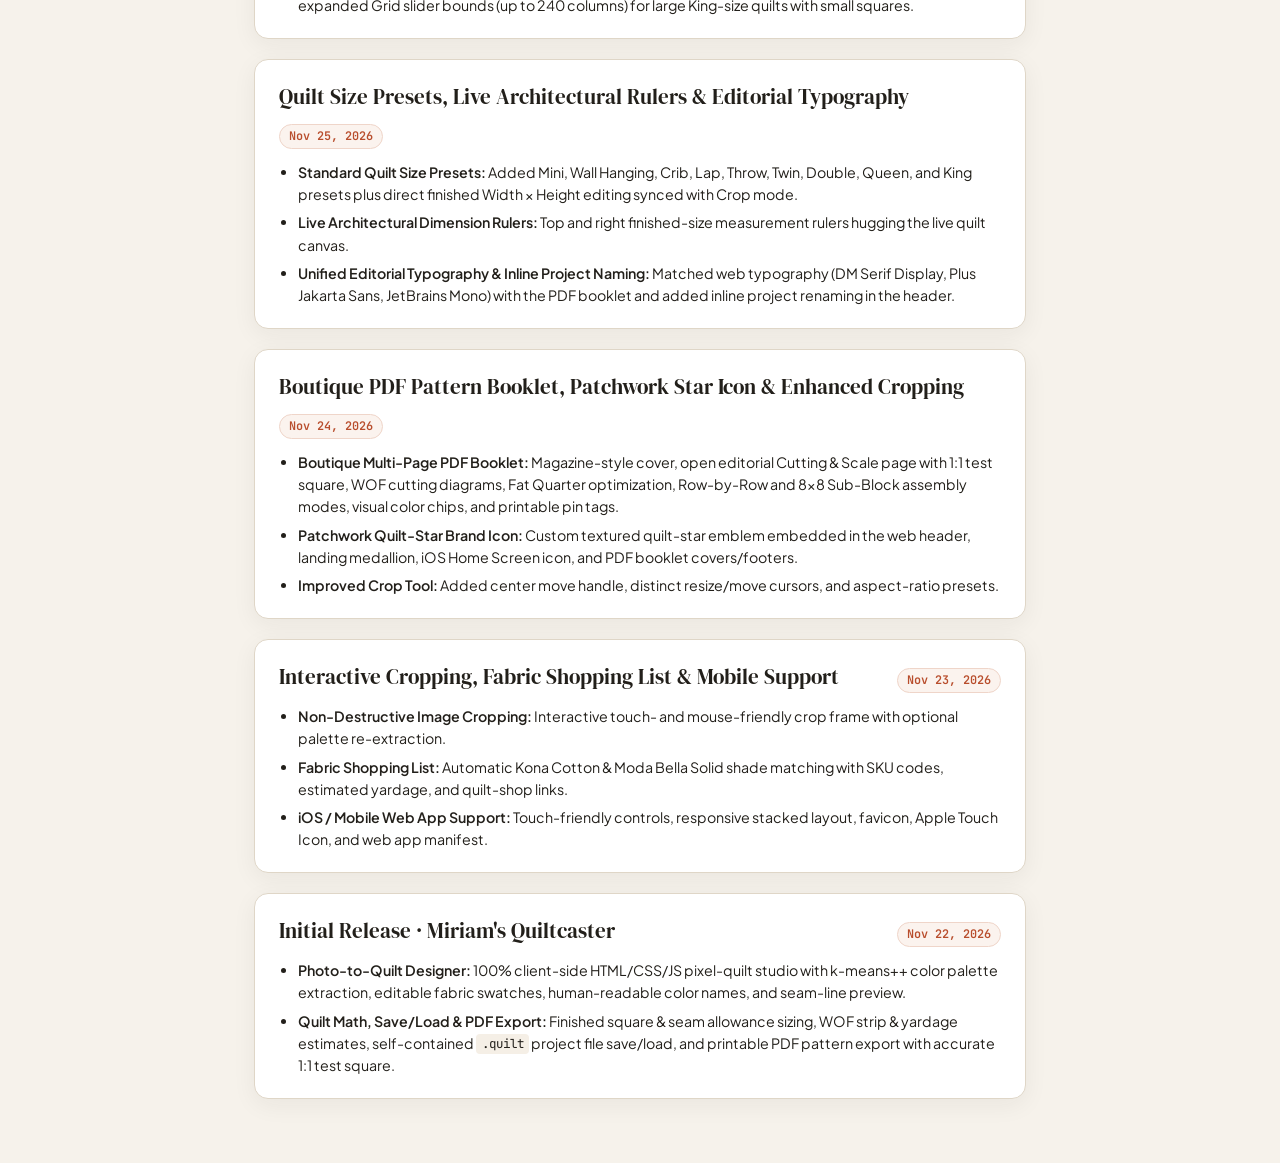
==== commit 76ba8bef: "Add Perlin noise generator, 45° HST smoothing, seamless grid resizing, and unsaved-work guard" ====
--- a/changelog.html
+++ b/changelog.html
@@ -8,7 +8,7 @@
   <link rel="preconnect" href="https://fonts.googleapis.com" />
   <link rel="preconnect" href="https://fonts.gstatic.com" crossorigin />
   <link href="https://fonts.googleapis.com/css2?family=DM+Serif+Display&family=JetBrains+Mono:wght@500;600&family=Plus+Jakarta+Sans:wght@400;500;600;700&display=swap" rel="stylesheet" />
-  <link rel="stylesheet" href="styles.css?v=96" />
+  <link rel="stylesheet" href="styles.css?v=101" />
   <style>
     .changelog-shell {
       max-width: 820px;
@@ -127,6 +127,19 @@
     <div class="release-list">
       <article class="release-card">
         <div class="release-meta">
+          <h3 class="release-title">45° HST Smoothing for Generated Patterns, Seamless Grid Resizing &amp; Unsaved-Work Guard</h3>
+          <span class="release-date">Nov 28, 2026</span>
+        </div>
+        <ul class="release-items">
+          <li><strong>Perlin Noise &amp; Fluid Swirl Generator:</strong> Added true 2D gradient Perlin noise under <em>Physics &amp; Organic</em> with 4 styles (<em>Domain-Warped Fluid</em>, <em>fBm Soft Clouds</em>, <em>Marbled Silk / Agate</em>, and <em>Ridged Mountain Veins</em>), live scale/octaves/swirl/seed controls, and infinite pan space.</li>
+          <li><strong>Single-Seam 45° HST Smoothing on Generated &amp; Painted Quilts:</strong> Both <strong>Edge Refinement</strong> and <strong>Mix Ratio</strong> Half-Square Triangle sliders now work live on all generated patterns and painted Blank Canvas quilts—using flanking-diagonal validation and single-side tie-breaking so 45° diagonals meet cleanly tip-to-tip while 90° corners stay sharp.</li>
+          <li><strong>Zero-Blank-Space <code>Chunky ↔ Fine</code> Resizing:</strong> Preserved active generator state across page reloads and <code>.quilt</code> files so resizing always regenerates at full resolution, and added proportional resampling for hand-painted Blank Canvas quilts when expanding the grid or changing quilt dimensions.</li>
+          <li><strong>Unsaved-Work Protection on <code>+ New Quilt</code>:</strong> Clicking <strong>New Quilt</strong> with unsaved changes now prompts <em>"Save before starting a new quilt?"</em> with <strong>Discard</strong>, <strong>Cancel</strong>, and <strong>Save &amp; New</strong> (automatically prompting for a name if still untitled).</li>
+        </ul>
+      </article>
+
+      <article class="release-card">
+        <div class="release-meta">
           <h3 class="release-title">Miriam's Portrait Logo, Palette Mixer &amp; Curated Sets, Heritage &amp; Fire Generators, Low-Res Monogram Fonts &amp; UX Pass</h3>
           <span class="release-date">Nov 27, 2026</span>
         </div>
--- a/styles.css
+++ b/styles.css
@@ -3266,6 +3266,24 @@
   gap: 0.5rem;
 }
 
+.new-quilt-copy {
+  margin: 0;
+  font-size: 0.86rem;
+  line-height: 1.5;
+  color: var(--text-muted);
+}
+
+.new-quilt-actions .btn-danger-ghost {
+  margin-right: auto;
+  color: #a63426;
+  border-color: #e7c8c3;
+}
+
+.new-quilt-actions .btn-danger-ghost:hover {
+  background: #fdf2f0;
+  border-color: #d4968c;
+}
+
 /* Tablet / iPad & Mobile responsiveness */
 @media (max-width: 960px) {
   .workspace {
